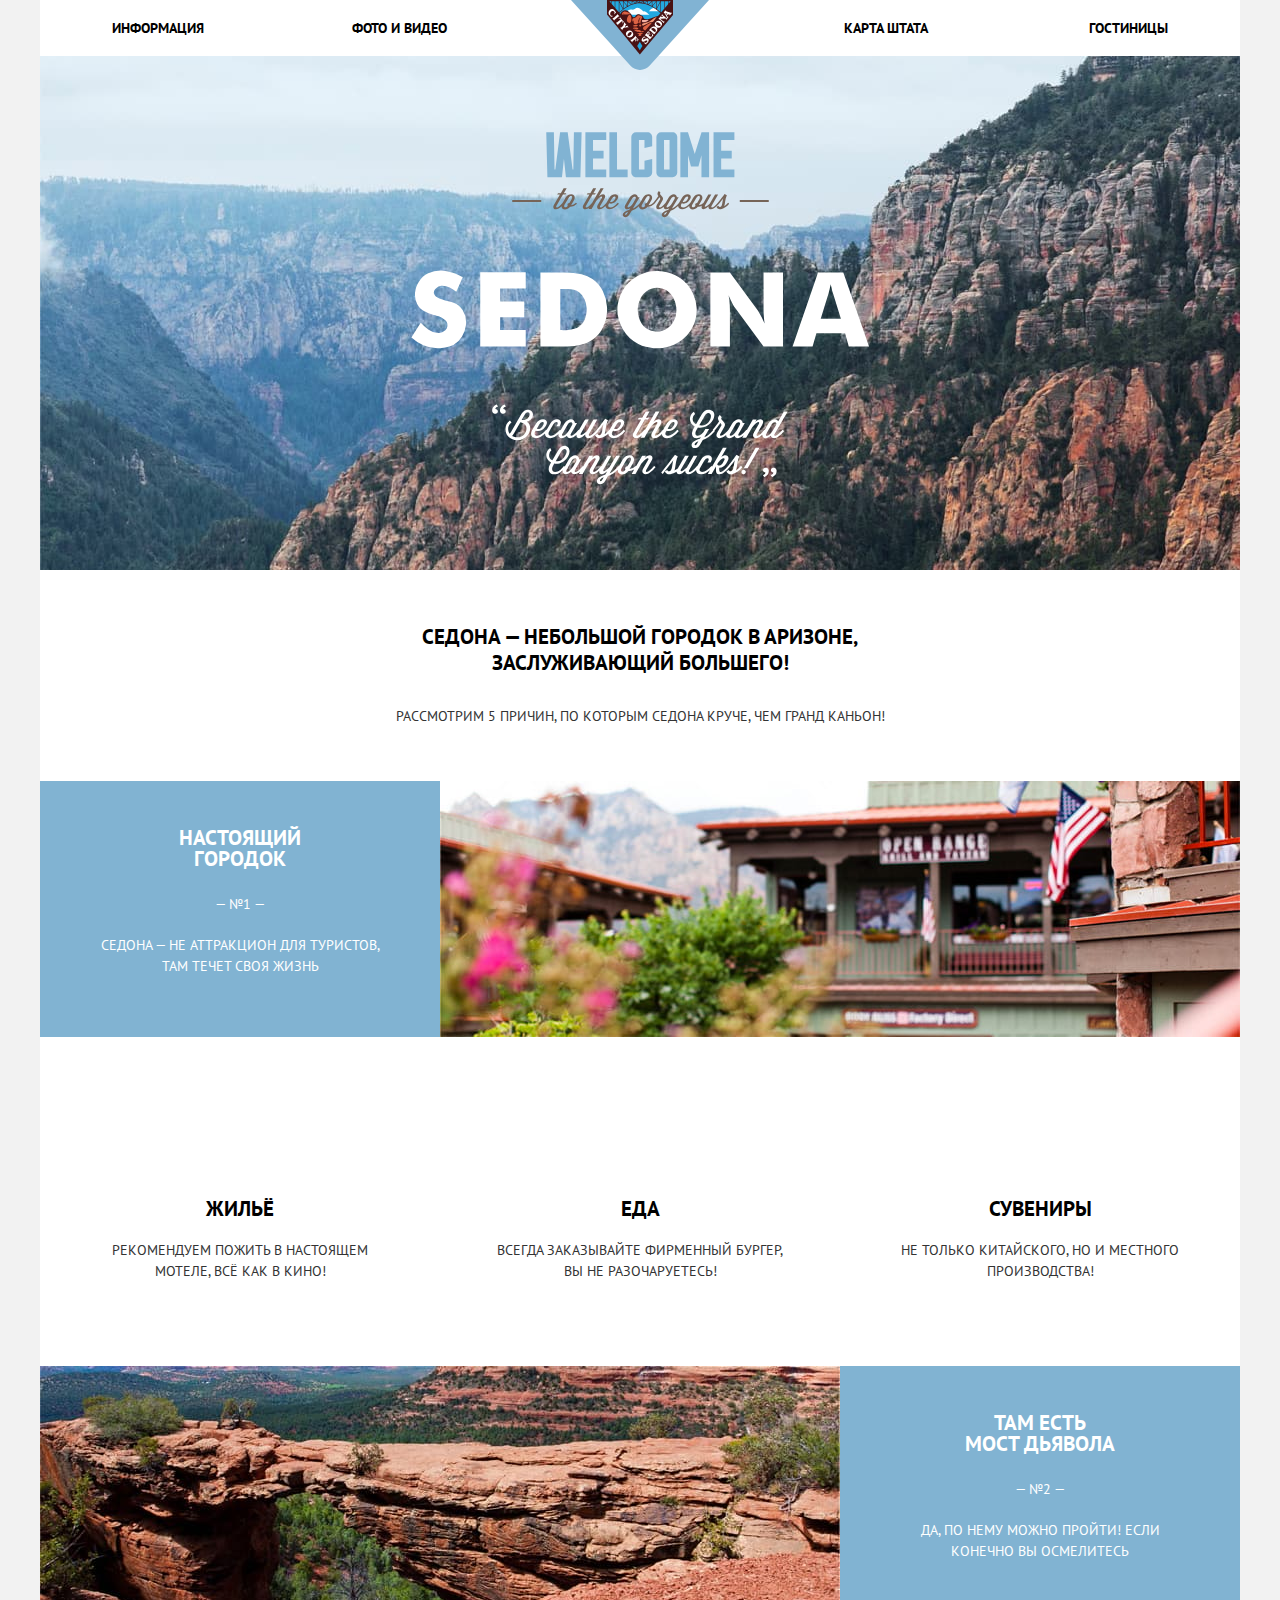
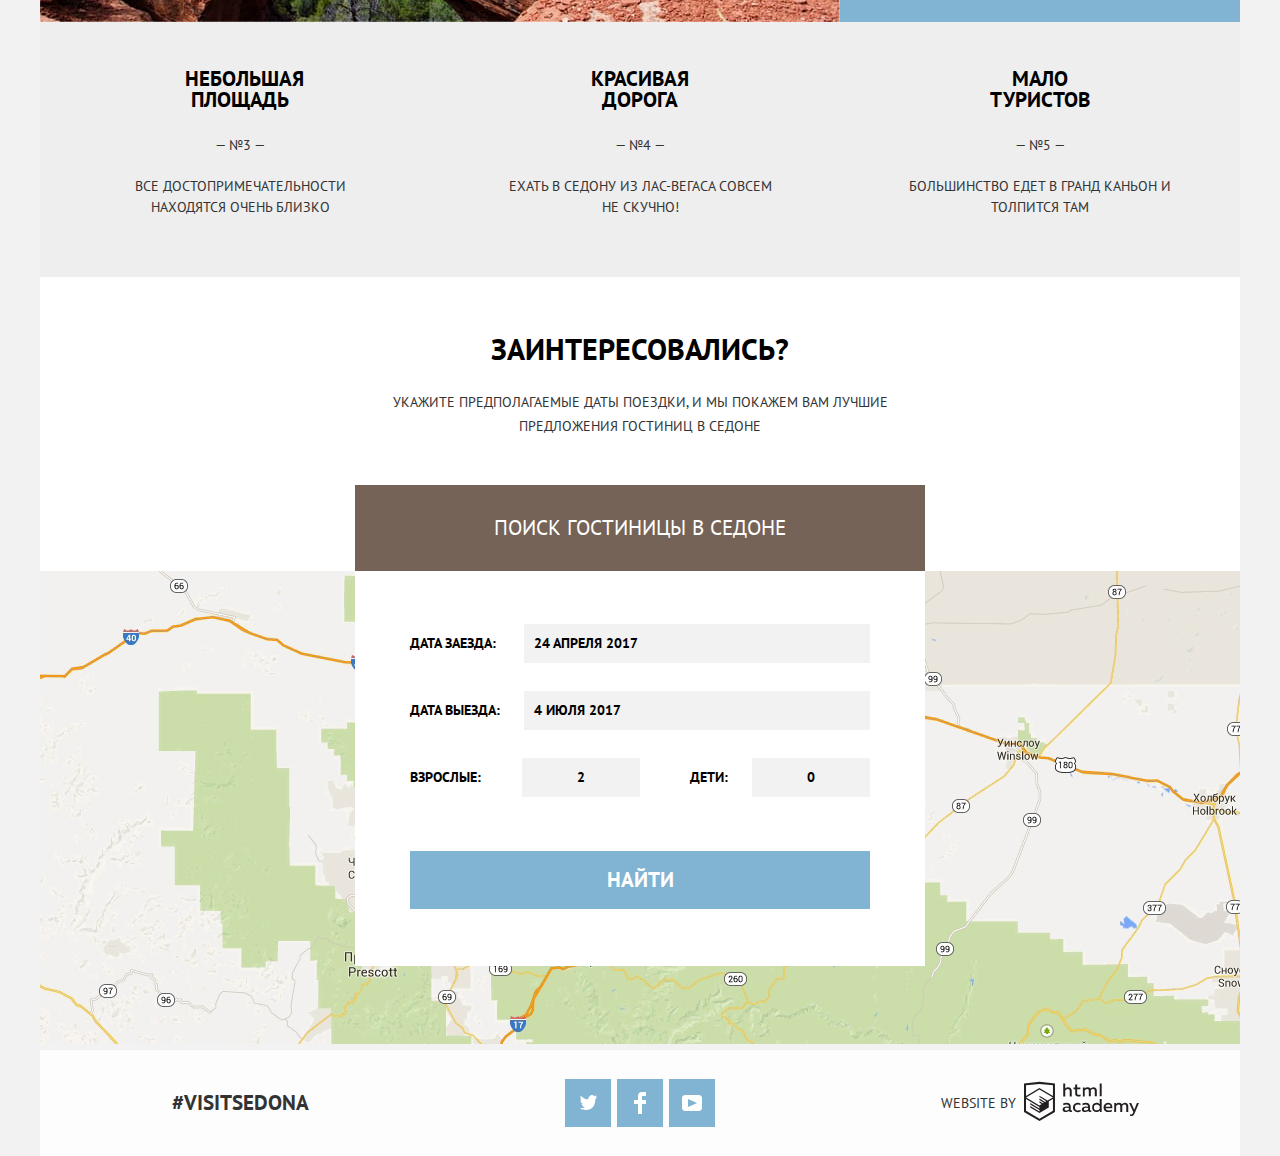
==== index.html @ 7b398cff "Декоративные элементы" ====
<!DOCTYPE html>
<html lang="ru">
  <head>
    <meta charset="utf-8">
    <title>HTML Academy: Седона</title>
    <link href="https://fonts.googleapis.com/css?family=PT+Sans:400,400i,700,700i&amp;subset=cyrillic" rel="stylesheet">
    <link href="css/normalize.css" rel="stylesheet">
    <link rel="stylesheet" href="css/style.css">
  </head>
  <body>

    <div class="container">

      <header class="main-header">
        <nav class="main-navigation">
          <a class="main-header-logo">
            <img src="img/header-logo.svg" width="138" height="70" alt="Город Седона">
          </a>
          <ul class="site-navigation">
            <li><a href="#">Информация</a></li>
            <li><a href="#">Фото и видео</a></li>
            <li><a href="#">Карта штата</a></li>
            <li><a href="hotels.html">Гостиницы</a></li>
          </ul>
        </nav>
      </header>

      <main>

        <section class="banner">
          <img src="img/welcome.svg" width="459" height="353" alt="Добро пожаловать в Седону!">
        </section>

        <section class="features">

          <div class="index-headline">
            <h1>Седона — небольшой городок в Аризоне, заслуживающий большего!
            </h1>
            <p>
              Рассмотрим 5 причин, по которым Седона круче, чем гранд каньон!
            </p>
          </div>
          <ol class="features-list">
            <li class="features-item-big">
              <div class="features-item-img">
                <img src="img/sedona-town.jpg" width="800" height="256" alt="Городок Седона">
              </div>
              <div class="features-item-text">
                <h3>Настоящий городок</h3>
                <span>— №1 —</span>
                <p>Седона — не аттракцион для туристов, там течет своя жизнь
                </p>
              </div>
              <ul class="features-item-list">
                <li>
                  <h3>Жильё</h3>
                  <p>Рекомендуем пожить в настоящем мотеле, всё как в кино!</p>
                </li>
                <li>
                  <h3>Еда</h3>
                  <p>Всегда заказывайте фирменный бургер, вы не разочаруетесь!</p>
                </li>
                <li>
                  <h3>Сувениры</h3>
                  <p>Не только китайского, но и местного производства!</p>
                </li>
              </ul>
            </li>
            <li class="features-item-big">
              <div class="features-item-img">
                <img src="img/bridge.jpg" width="800" height="256" alt="Мост дьявола">
              </div>
              <div class="features-item-text">
                <h3>Там есть <br> мост дьявола</h3>
                <!-- Без <br> не получается никак -->
                <span>— №2 —</span>
                <p>Да, по нему можно пройти! Если конечно вы осмелитесь
                </p>
              </div>
            </li>
            <li class="features-item-small">
              <h3>Небольшая площадь</h3>
              <span>— №3 —</span>
              <p>Все достопримечательности находятся очень близко
              </p>
            </li>
            <li class="features-item-small">
              <h3>Красивая дорога</h3>
              <span>— №4 —</span>
              <p>Ехать в Седону из Лас-Вегаса совсем не скучно!
              </p>
            </li>
            <li class="features-item-small">
              <h3>Мало туристов</h3>
              <span>— №5 —</span>
              <p>Большинство едет в Гранд Каньон и толпится там
              </p>
            </li>
          </ol>
        </section>

        <section class="hotel-search">

          <h2 class="visually-hidden">Поиск гостиницы</h2>

          <p>
            <b>Заинтересовались?</b>
          </p>
          <p>
            Укажите предполагаемые даты поездки, и мы покажем вам лучшие предложения гостиниц в седоне
          </p>
          <div class="form-title">
            <a href="hotels.html">Поиск гостиницы в Седоне</a>
          </div>
          <form class="search-form" action="https://echo.htmlacademy.ru" method="post">
            <div class="search-form-item search-form-item-big">
              <label for="arrival">Дата заезда:</label>
              <input id="arrival" type="text" name="arrival-date" value="24 апреля 2017">
              <button class="calendar visually-hidden" type="button">
                <span class="visually-hidden">Выбор даты</span>
              </button>
            </div>
            <div class="search-form-item search-form-item-big">

              <label for="departure">Дата выезда:</label>
              <input id="departure" type="text" name="departure-date" value="4 июля 2017">
              <button class="calendar visually-hidden" type="button">
                <span class="visually-hidden">Выбор даты</span>
              </button>

            </div>
            <div class="search-form-item search-form-item-small">

              <label for="adults">Взрослые:</label>
              <button class="button-minus visually-hidden" type="button"><span class="visually-hidden">-</span></button>
              <input id="adults" type="text" name="adults-number" value="2">
              <button class="button-plus visually-hidden" type="button"><span class="visually-hidden">+</span></button>

            </div>
            <div class="search-form-item search-form-item-small">

              <label for="children">Дети:</label>
              <button class="button-minus visually-hidden" type="button"><span class="visually-hidden">-</span></button>
              <input id="children" type="text" name="children-number" value="0">
              <button class="button-plus visually-hidden" type="button"><span class="visually-hidden">+</span></button>

            </div>
            <button class="button search-form-item search-form-item-big" type="submit">Найти</button>
          </form>
        </section>

        <section class="map">
          <a href="#">
            <img src="img\map.jpg" width="1200" height="473" alt="Карта Седоны">
          </a>
        </section>

      </main>

      <footer class="main-footer">
        <p class="footer-hashtag">
          <b>#VISITSEDONA</b>
        </p>
        <div class="footer-social">
          <ul>
            <li>
              <a class="social-button" href="#">
                <span class="visually-hidden">Наш аккаунт в Твиттер</span>
                <svg xmlns="http://www.w3.org/2000/svg" xmlns:xlink="http://www.w3.org/1999/xlink" width="17" height="15" viewBox="0 0 17 15"><path fill="#FFF" d="M10.95.144c1.685-.496 2.984.27 3.577 1.179.673-.231 1.331-.481 2.011-.708a2.345 2.345 0 0 1-.857 1.768c.685.17 1.304-.491 1.304-.491-.169 1-1.006 1.788-1.563 2.024-.231 6.75-3.175 11.217-10.077 11.082h-.446c-.41 0-4.164-.46-4.898-1.887 2.271.196 3.893-.422 4.693-1.177-.96-.3-2.679-.477-2.979-2.95.349.106.564.228 1.19.119C1.705 8.247.374 7.53.448 5.33c.285.328 1.067.536 1.34.472C1.085 5.561-.182 2.442.894.85c1.818 1.854 3.735 3.606 7.152 3.773C8.254 2.33 9.183.793 10.95.144z"/></svg>
              </a>
            </li>
            <li>
              <a class="social-button" href="#">
                <span class="visually-hidden">Наша страница на Фейсбуке</span>
                <svg xmlns="http://www.w3.org/2000/svg" width="12" height="22" viewBox="0 0 12 22"><path fill="#FFF" d="M12 4V0H8a4 4 0 0 0-4 4v4H0v4h4v10h4V12h4V8H8V4h4z"/></svg>
              </a>
            </li>
            <li>
              <a class="social-button" href="#">
                <span class="visually-hidden">Наш Ютуб-канал</span>
                <svg xmlns="http://www.w3.org/2000/svg" xmlns:xlink="http://www.w3.org/1999/xlink" width="20" height="16" viewBox="0 0 20 16"><path fill="#FFF" d="M17 0H3C1.35 0 0 1.35 0 3v10c0 1.65 1.35 3 3 3h14c1.65 0 3-1.35 3-3V3c0-1.65-1.35-3-3-3zM6.027 11.998V4.002L15.014 8l-8.987 3.998z"/></svg>
              </a>
            </li>
          </ul>
        </div>
        <div class="footer-copyright">
          <p>Website by</p>
          <a href="https://htmlacademy.ru/intensive/htmlcss">
            <svg id="Layer_1" data-name="Layer 1" xmlns="http://www.w3.org/2000/svg" width="115" height="41" viewBox="0 0 108.08 36.85"><title>Сайт HTML Academy</title><path d="M44.61,26.88a2,2,0,0,0,.55-0.1v1.33a3.25,3.25,0,0,1-1.18.21,1.67,1.67,0,0,1-1.67-1,4.84,4.84,0,0,1-3.14,1.08c-1.51,0-2.91-.83-2.91-2.55,0-2.13,2-2.79,3.71-2.79a11.08,11.08,0,0,1,2.17.25v-0.3c0-1-.76-1.77-2.19-1.77a7.42,7.42,0,0,0-3,.64v-1.7a10.21,10.21,0,0,1,3.19-.55c2.36,0,3.81,1.12,3.81,3.65v3a0.54,0.54,0,0,0,.49.59h0.17Zm-6.44-1.13A1.35,1.35,0,0,0,39.63,27h0.11a3.39,3.39,0,0,0,2.41-1V24.58a9.72,9.72,0,0,0-1.81-.21c-1,0-2.16.33-2.16,1.38h0Zm12.36-6.11a5,5,0,0,1,2.57.64V22a4.08,4.08,0,0,0-2.3-.7,2.75,2.75,0,1,0,0,5.49,5,5,0,0,0,2.43-.64v1.71a6.27,6.27,0,0,1-2.76.57A4.21,4.21,0,0,1,46,24.51q0-.21,0-0.41a4.32,4.32,0,0,1,4.18-4.46h0.38Zm12.17,7.24a2,2,0,0,0,.55-0.1v1.33a3.25,3.25,0,0,1-1.18.21,1.67,1.67,0,0,1-1.67-1,4.84,4.84,0,0,1-3.14,1.08c-1.51,0-2.91-.83-2.91-2.55,0-2.13,2-2.79,3.71-2.79a11.08,11.08,0,0,1,2.17.25v-0.3c0-1-.76-1.77-2.19-1.77a7.42,7.42,0,0,0-3,.64v-1.7a10.21,10.21,0,0,1,3.19-.55c2.36,0,3.81,1.12,3.81,3.65v3a0.54,0.54,0,0,0,.49.59h0.17Zm-6.44-1.13A1.35,1.35,0,0,0,57.73,27h0.11a3.39,3.39,0,0,0,2.41-1V24.58a9.72,9.72,0,0,0-1.81-.21c-1.06,0-2.16.33-2.16,1.38h0ZM73,16V28.2H71.35V26.88a3.88,3.88,0,0,1-3.19,1.54,4.4,4.4,0,0,1,0-8.78,3.81,3.81,0,0,1,3,1.3V16H73Zm-4.53,5.22a2.76,2.76,0,1,0,0,5.52A2.86,2.86,0,0,0,71.15,25V23A2.91,2.91,0,0,0,68.49,21.27ZM79,19.64c3.31,0,4.46,2.68,3.92,5.09H76.7c0.21,1.5,1.67,2.11,3.19,2.11a6.11,6.11,0,0,0,2.64-.59v1.6a7.14,7.14,0,0,1-3,.57C77,28.42,74.78,27,74.78,24a4.18,4.18,0,0,1,4-4.39H79Zm0.09,1.54a2.28,2.28,0,0,0-2.44,2.1v0.06H81.3A2,2,0,0,0,79.13,21.18Zm5.73,7V19.87h1.65v1a3.81,3.81,0,0,1,2.78-1.27A2.86,2.86,0,0,1,91.89,21a4.12,4.12,0,0,1,2.91-1.33A3.06,3.06,0,0,1,98,23V28.2h-1.9V23.05a1.59,1.59,0,0,0-1.42-1.75H94.42a2.8,2.8,0,0,0-2.07,1.12V28.2h-1.9V23.05A1.59,1.59,0,0,0,89,21.31H88.8a3,3,0,0,0-2.21,1.29v5.63H84.86Zm21.31-8.33h1.9l-3.91,9.46c-0.9,2.17-2.09,2.86-3.35,2.86a4.76,4.76,0,0,1-1.1-.14V30.46a2.86,2.86,0,0,0,.85.12c0.9,0,1.58-.64,2.07-1.9l0.17-.42-4-8.4h2l2.86,6.29ZM38.73,1.46V6.22a3.81,3.81,0,0,1,2.7-1.14,3.25,3.25,0,0,1,3.44,3.4v5.15H43V8.72a1.81,1.81,0,0,0-1.61-2h-0.3a2.93,2.93,0,0,0-2.32,1.39v5.52h-1.9V1.46h1.9ZM49.94,2.31v3h3V6.91h-3v3.81c0,1.1.5,1.46,1.58,1.46a4.49,4.49,0,0,0,1.69-.33v1.6A6.8,6.8,0,0,1,51,13.8a2.55,2.55,0,0,1-2.86-2.74V6.89H46.58V5.26h1.5V2.74Zm5.4,11.31V5.28H57v1A3.81,3.81,0,0,1,59.77,5a2.86,2.86,0,0,1,2.6,1.33A4.12,4.12,0,0,1,65.28,5,3.06,3.06,0,0,1,68.44,8.4v5.21h-1.9V8.46a1.59,1.59,0,0,0-1.42-1.75H64.89a2.8,2.8,0,0,0-2.07,1.12v5.78h-1.9V8.46A1.59,1.59,0,0,0,59.5,6.71H59.27A3,3,0,0,0,57.06,8v5.63H55.34ZM71.17,1.45H73V13.6H71.17V1.45ZM14.71,0H14.55L0,1.54V28.21l14.55,8.66,14.55-8.66V1.54Zm12.5,27.1L14.55,34.64,1.9,27.12V16.18l12.59,7.5V25L5.86,19.9v1.31l8.68,5.21v1.39L5.87,22.65V24l8.68,5.21,8.75-5.24V18.31L27.2,16V27.12Zm0-12.53-3.48,2-1.6,1L14.51,13v1.31L21,18.23H21l-0.14.09-1,.54-5.37-3.2V17l4.24,2.52-1,.67-3.2-1.9v1.31l2.1,1.24L14.5,22.1,2,14.65,14.51,7.11Zm0-1.32L14.49,5.76,1.91,13.25v-10L14.56,1.92,27.21,3.25v10h0Z" transform="translate(0 -0.02)" fill="#231f20"/></svg>
          </a>
        </div>
      </footer>
    </div>

  </body>
</html>
---- css/style.css ----
body {
  margin: 0;
  padding: 0;

  font-family: "PT Sans", Arial, sans-serif;
  font-size: 14px;
  font-weight: 400;
  line-height: 21px;
  color: #333333;

  background-color: #f2f2f2;
}

a {
  text-decoration: none;
}

img {
  max-width: 100%;
  height: auto;
}

.visually-hidden:not(:focus):not(:active),
input[type="checkbox"].visually-hidden,
input[type="radio"].visually-hidden {
  position: absolute;
  width: 1px;
  height: 1px;
  margin: -1px;
  border: 0;
  padding: 0;
  white-space: nowrap;
  clip-path: inset(100%);
  clip: rect(0 0 0 0);
  overflow: hidden;
}

.container {
  width: 1200px;
  margin: 0 auto;
  padding: 0;
}

.main-header,
.features,
.hotel-search,
.main-footer,
.filters,
.catalog {
  text-transform: uppercase;
}

.site-navigation,
.features-list,
.features-item-list {
  list-style: none;
}

.site-navigation a {
  color: #000000;
  font-weight: bold;
  line-height: 26px;
}

.site-navigation a:hover,
.site-navigation a:focus {
  color: #81b3d2;
}

.site-navigation a:active {
  color: rgba(0,0,0,0.3);
}

.form-title a {
  font-size: 21px;
  color: #ffffff;
  line-height: 26px;

  background-color: #766357;
}

.form-title a:hover,
.form-title a:focus {
  background-color: #604e43;
}

.form-title a:active{
  color: rgba(255,255,255,0.3);
  background-color: #503e33;
}

.main-header {
  width: 100%;
  min-height: 56px;
}

.main-navigation {

  position: relative;
}

.site-navigation {
  display: flex;
  align-items: center;

  min-height: 56px;
  margin: 0;
  padding: 0;

  background-color: #ffffff;
}

.main-header-logo {
  width: 138px;
  height: 70px;

  position: absolute;
  left: 50%;
  transform: translateX(-50%);
  top: 0;
}

.site-navigation li {
  width: 20%;
}

.site-navigation li:first-child {
  margin-left: 6%;
}

.site-navigation li:last-child {
  margin-right: 6%;
}

.site-navigation li:nth-child(2) {
  margin-right: auto;
}

.site-navigation li:nth-child(1),
.site-navigation li:nth-child(2) {
  text-align: left;
}

.site-navigation li:nth-child(3),
.site-navigation li:nth-child(4) {
  text-align: right;
}

.banner {
  text-align: center;

  width: 1200px;
  padding-top: 76px;
  padding-bottom: 79px;

  background-image: url(../img/background-header.jpg);
  background-repeat: no-repeat;
  background-position: 0 -56px;
}

.banner img {
  width: 459;
  height: 353;
}

.features {
  text-align: center;
  line-height: 21px;

  background-color: #ffffff;
}

.features-list {
  width: 100%;
  margin: 0;
  padding: 0;

  display: flex;
  flex-wrap: wrap;
}

.index-headline {
  width: 573px;

  margin-left: auto;
  margin-right: auto;
  padding-top: 40px;
  padding-bottom: 40px;
}

.index-headline h1 {
  margin-bottom: 30px;
}

.features h3 {
  font-size: 21px;
}

.features h1 {
  color: #000000;
  font-size: 21px;
  font-weight: bold;
  line-height: 26px;

}

.features-item-big {
  display: flex;
  justify-content: space-between;
  flex-wrap: wrap;

  width: 100%;

  color: #ffffff;

  background-color: #81b3d2;
}

.features-item-big:first-child {
  flex-direction: row-reverse;
}

.features-item-text {
  width: 304px;

  padding-top: 25px;
  padding-bottom: 30px;
  padding-left: 48px;
  padding-right: 48px;
}

.features-item-text h3 {
  margin-bottom: 25px;
  padding-left: 60px;
  padding-right: 60px;
}

.features-item-text p {
  margin-top: 20px;
}

.features-item-list {
  margin: 0;
  padding: 0;
  width: 100%;

  display: flex;
  flex-wrap: wrap;

  background-color: #ffffff;
}

.features-item-list li {
  width: 300px;

  padding-top: 140px;
  padding-bottom: 70px;
  padding-right: 50px;
  padding-left: 50px;
}

.features-item-list h3 {
  color: #000000;
}

.features-item-list p {
  color: #333333;
}

.features-item-small {
  width: 270px;
  margin: 0;
  padding-top: 25px;
  padding-bottom: 45px;
  padding-left: 65px;
  padding-right: 65px;

  background-color: #eeeeee;
}

.features-item-small h3 {
  margin-bottom: 25px;
  margin-right: 80px;
  margin-left: 80px;

  color: #000000;
}

.features-item-small p {
  margin-top: 20px;
}

.features-item-img img {
  display: block;
}

.hotel-search {
  position: relative;
  padding-top: 40px;
  padding-left: 315px;
  padding-right: 315px;

  line-height: 24px;

  text-align: center;
  background-color: #ffffff;
}

.hotel-search p {
  padding-bottom: 9px;
}

.hotel-search b {
  color: #000000;
  font-size: 30px;
  font-weight: bold;
  line-height: 36px;
}

.form-title {
  margin-bottom: 0;
}

.form-title a {
  display: flex;
  align-items: center;
  justify-content: center;

  width: 570px;
  min-height: 86px;
  margin-top: 38px;
  margin-bottom: 0;

  background-color: #766357;
}

.search-form {
  position: absolute;

  display: flex;
  flex-wrap: wrap;

  width: 460px;
  margin-top: 0;
  padding-top: 53px;
  padding-bottom: 29px;
  padding-left: 55px;
  padding-right: 55px;

  text-align: left;

  background-color: #ffffff;
}

.search-form-item {
  color: #000000;
  font-size: 14px;
  font-weight: bold;
  line-height: 26px;
}

.search-form-item input {
  font: inherit;
  text-transform: uppercase;

  background-color: #f2f2f2;

  border: none;
}

.search-form-item-big {
  width: 100%;
}

.search-form-item-big input {
  width: 326px;
  min-height: 37px;
  padding-left: 10px;
  padding-right: 10px;
}

.search-form-item-small {
  width: 50%;
}

.search-form-item-small input {
  width: 114px;
  min-height: 37px;

  text-align: center;
}

.search-form-item {
  display: flex;
  justify-content: space-between;
  align-items: center;

  margin-bottom: 28px;
}

.search-form-item-small:nth-child(2n) label {
  margin-left: 50px;
}

.search-form .button {
  display: block;

  min-height: 58px;
  margin-top: 26px;

  font-size: 21px;
  font-weight: bold;
}

.button {
  font: inherit;

  text-align: center;
  color: #ffffff;
  line-height: 26px;
  vertical-align: middle;
  text-transform: uppercase;

  background-color: #81b3d2;
  border: none;
}

.button:hover,
.button:focus {
  background-color: #669ec0;
}

.button:active {
  color: #94b9d2;

  background-color: #5496bd;
}

.main-footer {
  display: flex;
  align-items: center;

  padding-top: 15px;
  padding-bottom: 15px;

  background-color: rgba(253,253,253,1);
}

.footer-hashtag {
  margin-left: 132px;
  margin-right: 210px;
}

.footer-hashtag b {
  font-size: 21px;
  line-height: 26px;
  font-weight: bold;
}

.footer-social ul {
  display: flex;
  flex-wrap: wrap;

  list-style: none;
}

.footer-social li {
  margin-left: 6px;
}

.social-button {
  display: flex;
  align-items: center;
  justify-content: center;
  width: 46px;
  height: 48px;

  background-color: #81b3d2;
}

.footer-copyright {
  display: flex;
  align-items: center;

  margin-left: auto;
  margin-right: 101px;

  font-size: 14px;
  line-height: 26px;
}

.footer-copyright a {
  margin-top: 5px;
  margin-left: 8px;
}

.inner main {
  margin-top: 0;
  background: url("../img/filter-background.jpg") top no-repeat;
}

.filters,
.hotels-sorting,
.catalog-list,
.catalog-item,
.inner-footer {
  padding: 0 73px;
}

.filters {
  padding-top: 27px;
  padding-bottom: 5px;
}

.filter {
  display: flex;
}

.filter fieldset {
  padding: 0;
  margin: 0;
  margin-right: 80px;

  border: none;
}

.filter fieldset:nth-child(2) {
  margin-right: auto;
  padding-left: 35px;
}

.filter legend {
  margin-bottom: 25px;

  font-size: 16px;
  font-weight: bold;
  color: #f2f2f2;
}

.filter ul {
  padding: 0;
  margin: 0;

  list-style: none;
}

.filter-option {
  margin-bottom: 25px;
  padding-left: 35px;
}

.filter-option label {
  position: relative;

  display: block;

  cursor: pointer;
  user-select: none;

  color: #ffffff;
}

.filter-input-checkbox + label::before {
  content: "";
  position: absolute;

  width: 23px;
  height: 23px;

  left: -35px;
  top: 0px;

  background-image: url("../img/checkbox-off.png");
  background-repeat: no-repeat;
  background-position: 0 0;
}

.filter-input-checkbox-checked + label::before {
  content: "";
  position: absolute;

  width: 27px;
  height: 23px;

  left: -35px;
  top: 0px;

  background-image: url("../img/checkbox-on.png");
  background-repeat: no-repeat;
  background-position: 0 0;
}

.filter-range {
  width: 330px;

  color: #ffffff;
  text-transform: uppercase;
}

.filter-range-title {
  margin-bottom: 9px;

  font-weight: 600;
  font-size: 16px;
  line-height: 21px;
}

.price-controls {
  position: relative;

  height: 36px;
  margin-bottom: 20px;

  font-size: 0;

  border: 2px solid #ffffff;
  border-radius: 2px;
}

.price-controls::after {
  content: "";
  position: absolute;
  top: 50%;
  left: 50%;

  width: 2px;
  height: 22px;

  background: #ffffff;
  transform: translate(-50%, -50%);
}

.price-controls label {
  display: inline-block;

  font-size: 14px;
  line-height: 38px;
  vertical-align: top;

  cursor: pointer;
}

.price-controls .min-price,
.price-controls .max-price {
  width: 90px;
  padding-left: 65px;
}

.price-controls input {
  width: 50px;
  margin: 0;

  color: inherit;
  font: inherit;

  background: none;
  border: none;
}

.range-controls {
  position: relative;

  margin-bottom: 32px;
}

.range-controls .scale {
  height: 2px;

  background: rgba(255, 255, 255, 0.3);
}

.range-controls .bar {
  width: 80%;
  height: 2px;

  background: #ffffff;
}

.range-toggle {
  position: absolute;
  top: -9px;

  width: 4px;
  height: 4px;

  background: #ababab;
  border: 8px solid #ffffff;
  border-radius: 50%;
  box-shadow: 0 2px 1px 0 rgba(0, 1, 1, 0.2);
  cursor: pointer;
}

.range-toggle:hover {
  background: #1c4f80;
}

.range-toggle-min {
  left: 0;
}

.range-toggle-max {
  left: 80%;
}

.btn-transparent {
  display: block;
  margin: 0 auto;
  padding: 6px 35px;

  font-size: 14px;
  line-height: 20px;
  color: #ffffff;
  text-transform: uppercase;

  background: transparent;
  border: 2px solid #ffffff;
  border-radius: 2px;
  cursor: pointer;
}

.btn-transparent:hover {
  color: #000000;

  background: #ffffff;
}

.catalog {
  margin-top: -10px;
  background-color: #fefefe;
}

.hotels-sorting {
  display: flex;
  flex-wrap: wrap;
  align-items: center;

  margin-top: 10px;
  padding-top: 10px;
}

.sorting-items {
  display: flex;
  justify-content: space-between;

  list-style: none;
}

.sorting-items li {
  margin-right: 33px;
}

.sorting-items a {
  color: #cacaca;
  text-decoration: none;
  border-bottom: 1px dashed #cacaca;
}

.sorting-items-active a{
  color: #81b3d2;
  border-bottom: none;
}

.sorting-items a:hover {
  color: #81b3d2;
}

.sorting-items a:active {
  color: #000000;
  border-bottom: none;
}

.hotels-sorting p,
.sorting-items a {
  font-size: 12px;
  line-height: 18px;
}

.hotels-sorting b {
  margin-right: 49px;

  font-size: 21px;
  line-height: 26px;
}

.sorting-buttons {
  display: inline-block;
  margin-left: auto;

  list-style: none;
}

.sorting-buttons-up

.catalog-list {
  width: 100%;
  margin-bottom: 0;
  padding: 0;
  list-style: none;
}

.catalog-item {
  display: flex;
  justify-content: space-between;

  margin-top: 0;

  border-top: 1px solid #e5e5e5;
  border-bottom: 1px solid #e5e5e5;
  border-collapse: collapse;
}

.catalog h3 {
  font-size: 21px;
  font-weight: bold;
}

.hotel-info-container {
  display: flex;

  padding-top: 25px;
  padding-bottom: 25px;
}

.catalog-item-image {
  margin-top: 5px;
  margin-bottom: 0;
  margin-right: 30px;
}

.catalog-item-rate b {
  font-size: 14px;
  line-height: 21px;
}

.hotel-information {
  display: flex;
  flex-direction: column;
}

.hotel-caption {
  margin-top: 0px;
  margin-bottom: 10px;
}

.hotel-caption a {
  color: #000000;
}

.hotel-caption a:hover,
.catalog h3 a:focus {
  color: #81b3d2;
}

.hotel-caption a:active {
  color: #cacaca;
}

.catalog-item-description {
  display: flex;

  margin-top: 0;
  margin-bottom: 15px;
}

.catalog-item-description span {
  width: 45%;
}

.catalog-item-buttons {
  margin-top: 0;
  margin-bottom: 0;
}

.button-more {
  display: inline-block;
  padding-left: 17px;
  padding-right: 17px;
  margin-right: 3px;

  min-height: 27px;

  font-size: 14px;
  font-weight: bold;
}

.button-booking {
  display: inline-block;
  padding-left: 17px;
  padding-right: 17px;

  min-height: 27px;

  font-size: 14px;
  font-weight: bold;

  background-color: #766357;
}

.button-booking:hover,
.button-booking:focus {
  background-color: #604e43;
}

.button-booking:active {
  color: rgba(255,255,255,0.3);
  background-color: #503e33;
}

.catalog-item-rate b {
  color: #666666;
  font-weight: normal;
}

.rate-container {
  display: flex;
  flex-direction: column-reverse;
  align-items: space-between;

  padding-bottom: 30px;
}

.catalog-item-rate {
  min-width: 110px;
  min-height: 17px;
  padding-top: 5px;
  padding-bottom: 5px;

  text-align: center;

  background-color: #f2f2f2;
}

.inner-footer {
  margin-top: 0;
  padding-top: 36px;
  padding-bottom: 36px;
}

.inner-footer .footer-hashtag {
  margin-left: 59px;
}

.inner-footer .footer-copyright {
  margin-right: 28px;
}
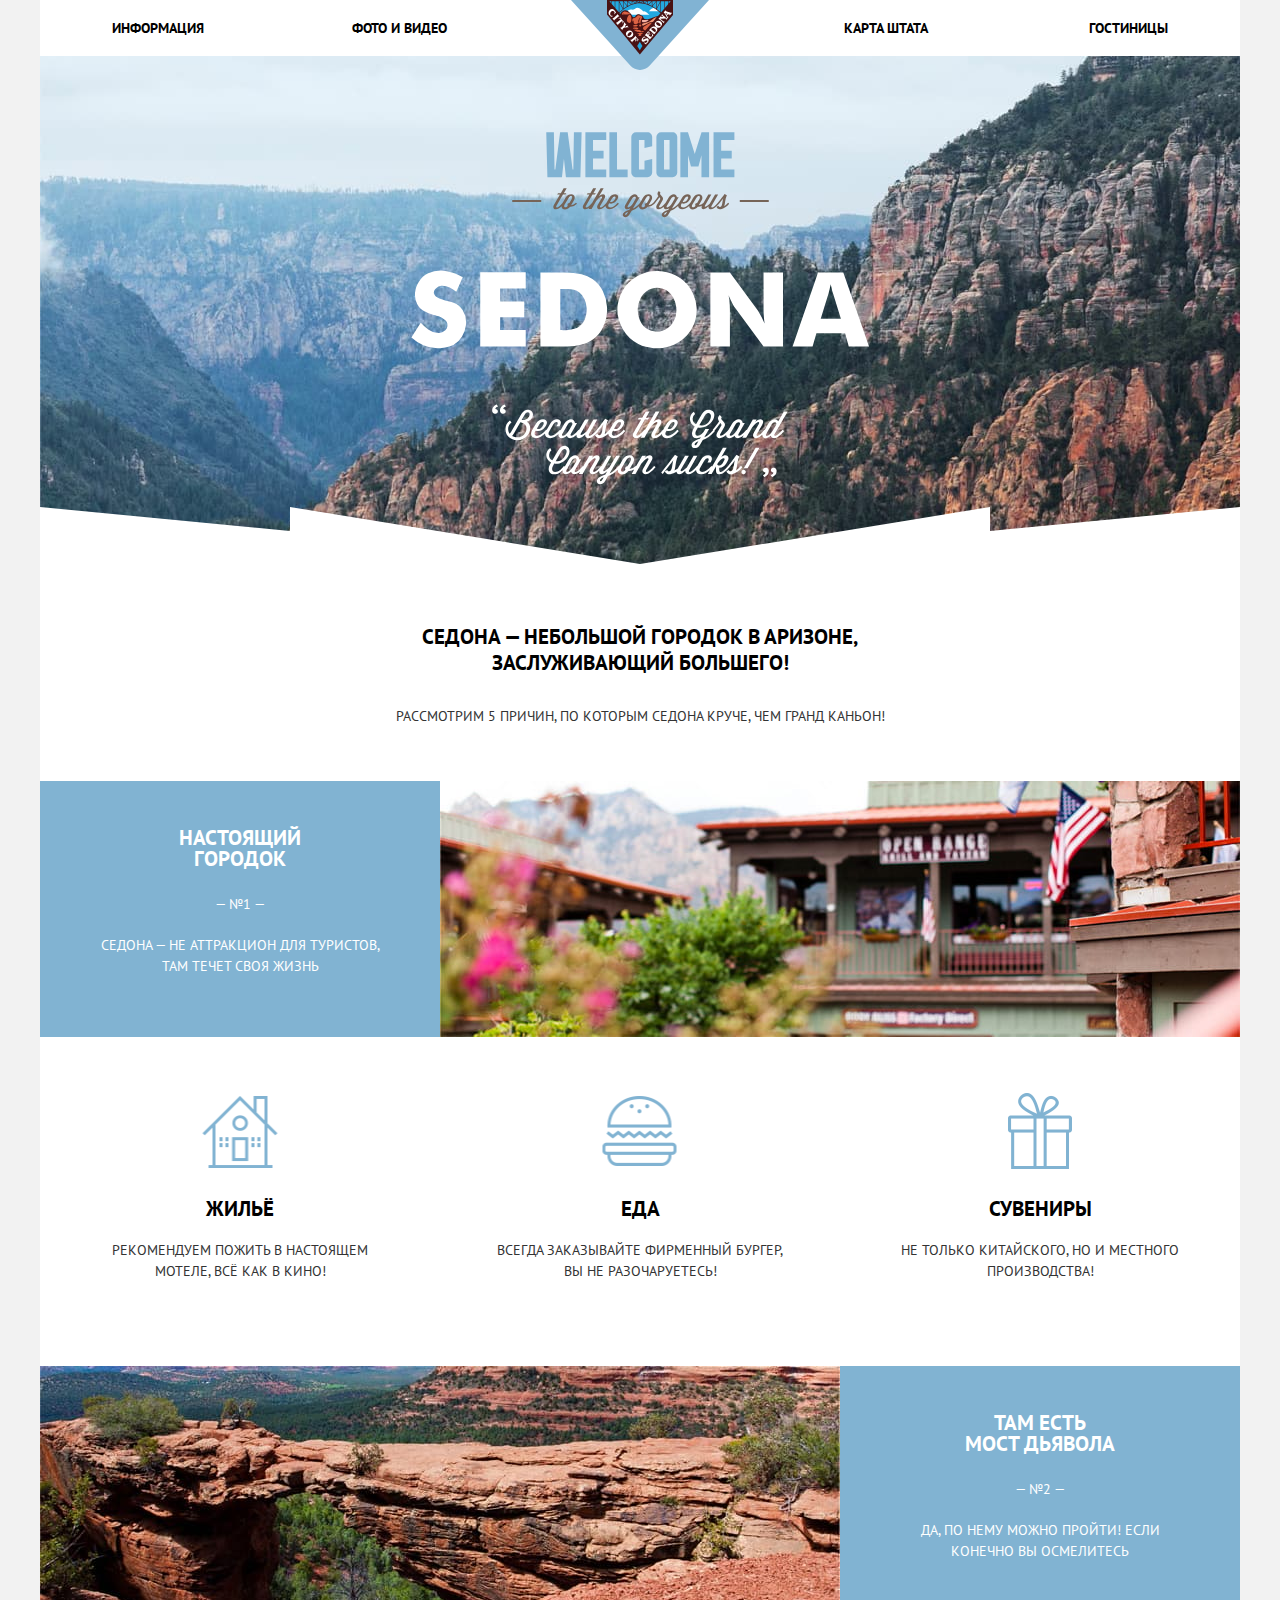
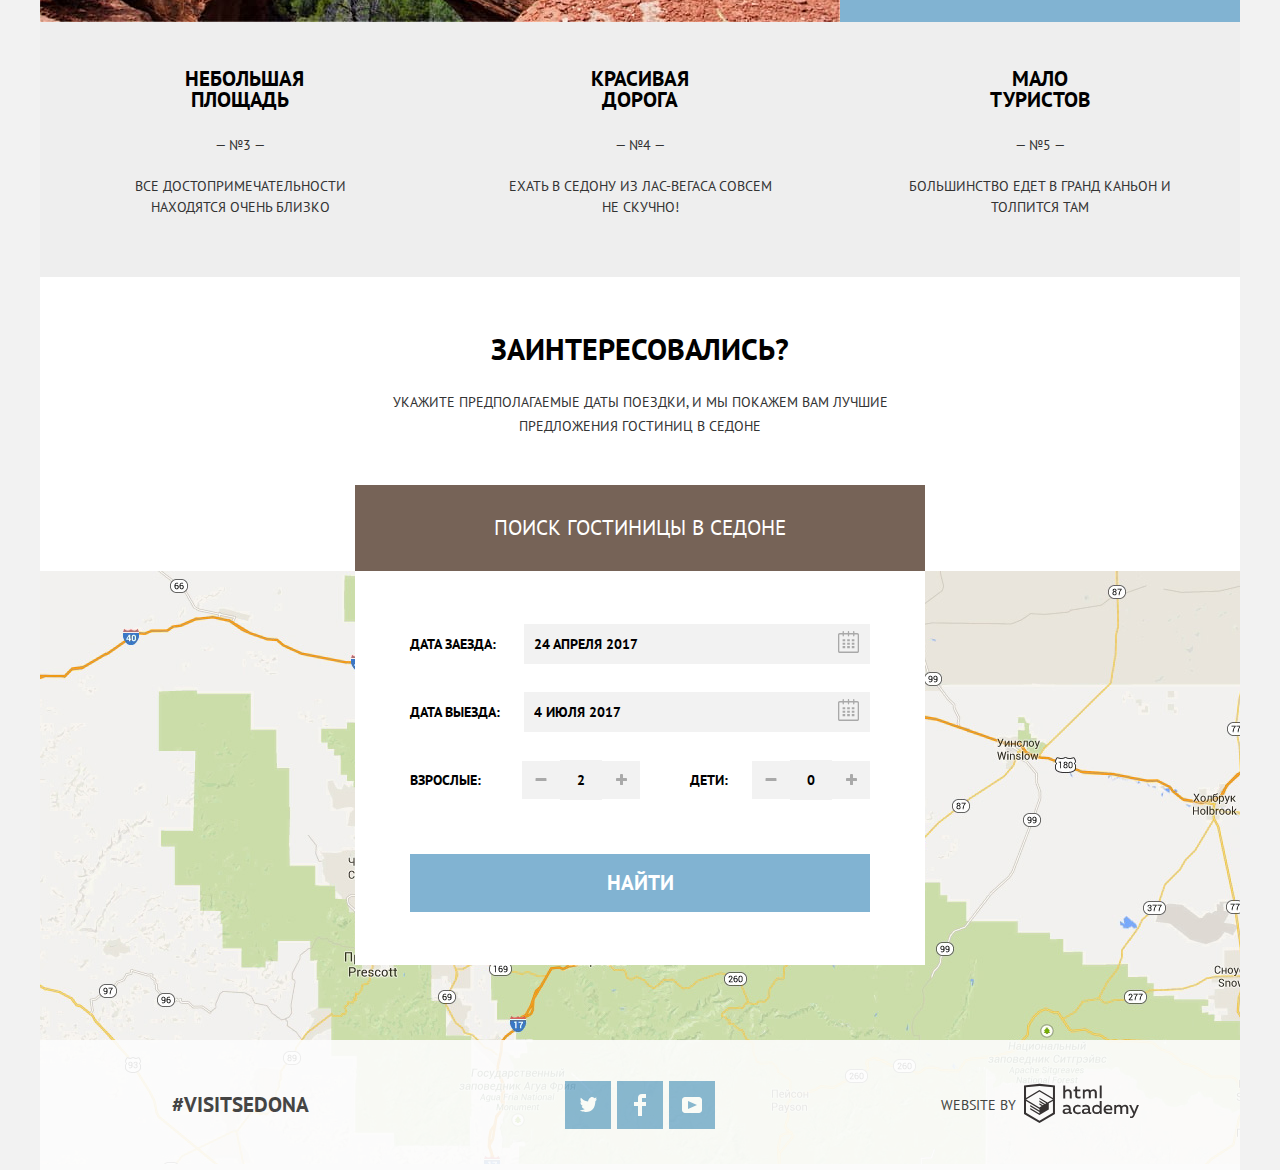
==== commit 2054681c: "Правки главной страницы" ====
--- a/index.html
+++ b/index.html
@@ -52,15 +52,15 @@
                 </p>
               </div>
               <ul class="features-item-list">
-                <li>
+                <li class="features-item-list-housing">
                   <h3>Жильё</h3>
                   <p>Рекомендуем пожить в настоящем мотеле, всё как в кино!</p>
                 </li>
-                <li>
+                <li class="features-item-list-food">
                   <h3>Еда</h3>
                   <p>Всегда заказывайте фирменный бургер, вы не разочаруетесь!</p>
                 </li>
-                <li>
+                <li class="features-item-list-souvenirs">
                   <h3>Сувениры</h3>
                   <p>Не только китайского, но и местного производства!</p>
                 </li>
@@ -116,33 +116,35 @@
             <div class="search-form-item search-form-item-big">
               <label for="arrival">Дата заезда:</label>
               <input id="arrival" type="text" name="arrival-date" value="24 апреля 2017">
-              <button class="calendar visually-hidden" type="button">
+              <button class="calendar" type="button">
                 <span class="visually-hidden">Выбор даты</span>
+                <svg xmlns="http://www.w3.org/2000/svg" width="21" height="22" viewBox="0 0 21 22"><path d="M19.251 2.025h-2.845V.648c0-.381-.294-.689-.656-.689-.363 0-.656.308-.656.689v1.377h-3.938V.648c0-.381-.294-.689-.655-.689-.363 0-.657.308-.657.689v1.377H5.906V.648c0-.381-.294-.689-.656-.689-.363 0-.657.308-.657.689v1.377H1.75C.784 2.025 0 2.847 0 3.862v16.302C0 21.179.784 22 1.75 22h17.501c.966 0 1.749-.821 1.749-1.836V3.862c0-1.015-.783-1.837-1.749-1.837zm.437 18.139a.448.448 0 0 1-.437.459H1.75a.45.45 0 0 1-.438-.459V3.862a.45.45 0 0 1 .438-.459h2.844v1.378c0 .381.294.689.657.689.362 0 .656-.308.656-.689V3.403h3.938v1.378c0 .381.294.689.657.689.361 0 .655-.308.655-.689V3.403h3.938v1.378c0 .381.293.689.656.689.362 0 .656-.308.656-.689V3.403h2.845c.241 0 .437.206.437.459v16.302z"/><path d="M4.594 8.225h2.625v2.066H4.594zM4.594 11.668h2.625v2.067H4.594zM4.594 15.112h2.625v2.066H4.594zM9.188 15.112h2.625v2.066H9.188zM9.188 11.668h2.625v2.067H9.188zM9.188 8.225h2.625v2.066H9.188zM13.781 15.112h2.625v2.066h-2.625zM13.781 11.668h2.625v2.067h-2.625zM13.781 8.225h2.625v2.066h-2.625z"/></svg>
               </button>
             </div>
             <div class="search-form-item search-form-item-big">
 
               <label for="departure">Дата выезда:</label>
               <input id="departure" type="text" name="departure-date" value="4 июля 2017">
-              <button class="calendar visually-hidden" type="button">
+              <button class="calendar" type="button">
                 <span class="visually-hidden">Выбор даты</span>
+                <svg xmlns="http://www.w3.org/2000/svg" width="21" height="22" viewBox="0 0 21 22"><path d="M19.251 2.025h-2.845V.648c0-.381-.294-.689-.656-.689-.363 0-.656.308-.656.689v1.377h-3.938V.648c0-.381-.294-.689-.655-.689-.363 0-.657.308-.657.689v1.377H5.906V.648c0-.381-.294-.689-.656-.689-.363 0-.657.308-.657.689v1.377H1.75C.784 2.025 0 2.847 0 3.862v16.302C0 21.179.784 22 1.75 22h17.501c.966 0 1.749-.821 1.749-1.836V3.862c0-1.015-.783-1.837-1.749-1.837zm.437 18.139a.448.448 0 0 1-.437.459H1.75a.45.45 0 0 1-.438-.459V3.862a.45.45 0 0 1 .438-.459h2.844v1.378c0 .381.294.689.657.689.362 0 .656-.308.656-.689V3.403h3.938v1.378c0 .381.294.689.657.689.361 0 .655-.308.655-.689V3.403h3.938v1.378c0 .381.293.689.656.689.362 0 .656-.308.656-.689V3.403h2.845c.241 0 .437.206.437.459v16.302z"/><path d="M4.594 8.225h2.625v2.066H4.594zM4.594 11.668h2.625v2.067H4.594zM4.594 15.112h2.625v2.066H4.594zM9.188 15.112h2.625v2.066H9.188zM9.188 11.668h2.625v2.067H9.188zM9.188 8.225h2.625v2.066H9.188zM13.781 15.112h2.625v2.066h-2.625zM13.781 11.668h2.625v2.067h-2.625zM13.781 8.225h2.625v2.066h-2.625z"/></svg>
               </button>
 
             </div>
             <div class="search-form-item search-form-item-small">
 
               <label for="adults">Взрослые:</label>
-              <button class="button-minus visually-hidden" type="button"><span class="visually-hidden">-</span></button>
+              <button class="button-minus" type="button"><span class="visually-hidden">-</span></button>
               <input id="adults" type="text" name="adults-number" value="2">
-              <button class="button-plus visually-hidden" type="button"><span class="visually-hidden">+</span></button>
+              <button class="button-plus" type="button"><span class="visually-hidden">+</span></button>
 
             </div>
             <div class="search-form-item search-form-item-small">
 
               <label for="children">Дети:</label>
-              <button class="button-minus visually-hidden" type="button"><span class="visually-hidden">-</span></button>
+              <button class="button-minus" type="button"><span class="visually-hidden">-</span></button>
               <input id="children" type="text" name="children-number" value="0">
-              <button class="button-plus visually-hidden" type="button"><span class="visually-hidden">+</span></button>
+              <button class="button-plus" type="button"><span class="visually-hidden">+</span></button>
 
             </div>
             <button class="button search-form-item search-form-item-big" type="submit">Найти</button>
@@ -186,7 +188,7 @@
         <div class="footer-copyright">
           <p>Website by</p>
           <a href="https://htmlacademy.ru/intensive/htmlcss">
-            <svg id="Layer_1" data-name="Layer 1" xmlns="http://www.w3.org/2000/svg" width="115" height="41" viewBox="0 0 108.08 36.85"><title>Сайт HTML Academy</title><path d="M44.61,26.88a2,2,0,0,0,.55-0.1v1.33a3.25,3.25,0,0,1-1.18.21,1.67,1.67,0,0,1-1.67-1,4.84,4.84,0,0,1-3.14,1.08c-1.51,0-2.91-.83-2.91-2.55,0-2.13,2-2.79,3.71-2.79a11.08,11.08,0,0,1,2.17.25v-0.3c0-1-.76-1.77-2.19-1.77a7.42,7.42,0,0,0-3,.64v-1.7a10.21,10.21,0,0,1,3.19-.55c2.36,0,3.81,1.12,3.81,3.65v3a0.54,0.54,0,0,0,.49.59h0.17Zm-6.44-1.13A1.35,1.35,0,0,0,39.63,27h0.11a3.39,3.39,0,0,0,2.41-1V24.58a9.72,9.72,0,0,0-1.81-.21c-1,0-2.16.33-2.16,1.38h0Zm12.36-6.11a5,5,0,0,1,2.57.64V22a4.08,4.08,0,0,0-2.3-.7,2.75,2.75,0,1,0,0,5.49,5,5,0,0,0,2.43-.64v1.71a6.27,6.27,0,0,1-2.76.57A4.21,4.21,0,0,1,46,24.51q0-.21,0-0.41a4.32,4.32,0,0,1,4.18-4.46h0.38Zm12.17,7.24a2,2,0,0,0,.55-0.1v1.33a3.25,3.25,0,0,1-1.18.21,1.67,1.67,0,0,1-1.67-1,4.84,4.84,0,0,1-3.14,1.08c-1.51,0-2.91-.83-2.91-2.55,0-2.13,2-2.79,3.71-2.79a11.08,11.08,0,0,1,2.17.25v-0.3c0-1-.76-1.77-2.19-1.77a7.42,7.42,0,0,0-3,.64v-1.7a10.21,10.21,0,0,1,3.19-.55c2.36,0,3.81,1.12,3.81,3.65v3a0.54,0.54,0,0,0,.49.59h0.17Zm-6.44-1.13A1.35,1.35,0,0,0,57.73,27h0.11a3.39,3.39,0,0,0,2.41-1V24.58a9.72,9.72,0,0,0-1.81-.21c-1.06,0-2.16.33-2.16,1.38h0ZM73,16V28.2H71.35V26.88a3.88,3.88,0,0,1-3.19,1.54,4.4,4.4,0,0,1,0-8.78,3.81,3.81,0,0,1,3,1.3V16H73Zm-4.53,5.22a2.76,2.76,0,1,0,0,5.52A2.86,2.86,0,0,0,71.15,25V23A2.91,2.91,0,0,0,68.49,21.27ZM79,19.64c3.31,0,4.46,2.68,3.92,5.09H76.7c0.21,1.5,1.67,2.11,3.19,2.11a6.11,6.11,0,0,0,2.64-.59v1.6a7.14,7.14,0,0,1-3,.57C77,28.42,74.78,27,74.78,24a4.18,4.18,0,0,1,4-4.39H79Zm0.09,1.54a2.28,2.28,0,0,0-2.44,2.1v0.06H81.3A2,2,0,0,0,79.13,21.18Zm5.73,7V19.87h1.65v1a3.81,3.81,0,0,1,2.78-1.27A2.86,2.86,0,0,1,91.89,21a4.12,4.12,0,0,1,2.91-1.33A3.06,3.06,0,0,1,98,23V28.2h-1.9V23.05a1.59,1.59,0,0,0-1.42-1.75H94.42a2.8,2.8,0,0,0-2.07,1.12V28.2h-1.9V23.05A1.59,1.59,0,0,0,89,21.31H88.8a3,3,0,0,0-2.21,1.29v5.63H84.86Zm21.31-8.33h1.9l-3.91,9.46c-0.9,2.17-2.09,2.86-3.35,2.86a4.76,4.76,0,0,1-1.1-.14V30.46a2.86,2.86,0,0,0,.85.12c0.9,0,1.58-.64,2.07-1.9l0.17-.42-4-8.4h2l2.86,6.29ZM38.73,1.46V6.22a3.81,3.81,0,0,1,2.7-1.14,3.25,3.25,0,0,1,3.44,3.4v5.15H43V8.72a1.81,1.81,0,0,0-1.61-2h-0.3a2.93,2.93,0,0,0-2.32,1.39v5.52h-1.9V1.46h1.9ZM49.94,2.31v3h3V6.91h-3v3.81c0,1.1.5,1.46,1.58,1.46a4.49,4.49,0,0,0,1.69-.33v1.6A6.8,6.8,0,0,1,51,13.8a2.55,2.55,0,0,1-2.86-2.74V6.89H46.58V5.26h1.5V2.74Zm5.4,11.31V5.28H57v1A3.81,3.81,0,0,1,59.77,5a2.86,2.86,0,0,1,2.6,1.33A4.12,4.12,0,0,1,65.28,5,3.06,3.06,0,0,1,68.44,8.4v5.21h-1.9V8.46a1.59,1.59,0,0,0-1.42-1.75H64.89a2.8,2.8,0,0,0-2.07,1.12v5.78h-1.9V8.46A1.59,1.59,0,0,0,59.5,6.71H59.27A3,3,0,0,0,57.06,8v5.63H55.34ZM71.17,1.45H73V13.6H71.17V1.45ZM14.71,0H14.55L0,1.54V28.21l14.55,8.66,14.55-8.66V1.54Zm12.5,27.1L14.55,34.64,1.9,27.12V16.18l12.59,7.5V25L5.86,19.9v1.31l8.68,5.21v1.39L5.87,22.65V24l8.68,5.21,8.75-5.24V18.31L27.2,16V27.12Zm0-12.53-3.48,2-1.6,1L14.51,13v1.31L21,18.23H21l-0.14.09-1,.54-5.37-3.2V17l4.24,2.52-1,.67-3.2-1.9v1.31l2.1,1.24L14.5,22.1,2,14.65,14.51,7.11Zm0-1.32L14.49,5.76,1.91,13.25v-10L14.56,1.92,27.21,3.25v10h0Z" transform="translate(0 -0.02)" fill="#231f20"/></svg>
+            <svg id="Layer_1" data-name="Layer 1" xmlns="http://www.w3.org/2000/svg" width="115" height="41" viewBox="0 0 108.08 36.85"><title>Сайт HTML Academy</title><path d="M44.61,26.88a2,2,0,0,0,.55-0.1v1.33a3.25,3.25,0,0,1-1.18.21,1.67,1.67,0,0,1-1.67-1,4.84,4.84,0,0,1-3.14,1.08c-1.51,0-2.91-.83-2.91-2.55,0-2.13,2-2.79,3.71-2.79a11.08,11.08,0,0,1,2.17.25v-0.3c0-1-.76-1.77-2.19-1.77a7.42,7.42,0,0,0-3,.64v-1.7a10.21,10.21,0,0,1,3.19-.55c2.36,0,3.81,1.12,3.81,3.65v3a0.54,0.54,0,0,0,.49.59h0.17Zm-6.44-1.13A1.35,1.35,0,0,0,39.63,27h0.11a3.39,3.39,0,0,0,2.41-1V24.58a9.72,9.72,0,0,0-1.81-.21c-1,0-2.16.33-2.16,1.38h0Zm12.36-6.11a5,5,0,0,1,2.57.64V22a4.08,4.08,0,0,0-2.3-.7,2.75,2.75,0,1,0,0,5.49,5,5,0,0,0,2.43-.64v1.71a6.27,6.27,0,0,1-2.76.57A4.21,4.21,0,0,1,46,24.51q0-.21,0-0.41a4.32,4.32,0,0,1,4.18-4.46h0.38Zm12.17,7.24a2,2,0,0,0,.55-0.1v1.33a3.25,3.25,0,0,1-1.18.21,1.67,1.67,0,0,1-1.67-1,4.84,4.84,0,0,1-3.14,1.08c-1.51,0-2.91-.83-2.91-2.55,0-2.13,2-2.79,3.71-2.79a11.08,11.08,0,0,1,2.17.25v-0.3c0-1-.76-1.77-2.19-1.77a7.42,7.42,0,0,0-3,.64v-1.7a10.21,10.21,0,0,1,3.19-.55c2.36,0,3.81,1.12,3.81,3.65v3a0.54,0.54,0,0,0,.49.59h0.17Zm-6.44-1.13A1.35,1.35,0,0,0,57.73,27h0.11a3.39,3.39,0,0,0,2.41-1V24.58a9.72,9.72,0,0,0-1.81-.21c-1.06,0-2.16.33-2.16,1.38h0ZM73,16V28.2H71.35V26.88a3.88,3.88,0,0,1-3.19,1.54,4.4,4.4,0,0,1,0-8.78,3.81,3.81,0,0,1,3,1.3V16H73Zm-4.53,5.22a2.76,2.76,0,1,0,0,5.52A2.86,2.86,0,0,0,71.15,25V23A2.91,2.91,0,0,0,68.49,21.27ZM79,19.64c3.31,0,4.46,2.68,3.92,5.09H76.7c0.21,1.5,1.67,2.11,3.19,2.11a6.11,6.11,0,0,0,2.64-.59v1.6a7.14,7.14,0,0,1-3,.57C77,28.42,74.78,27,74.78,24a4.18,4.18,0,0,1,4-4.39H79Zm0.09,1.54a2.28,2.28,0,0,0-2.44,2.1v0.06H81.3A2,2,0,0,0,79.13,21.18Zm5.73,7V19.87h1.65v1a3.81,3.81,0,0,1,2.78-1.27A2.86,2.86,0,0,1,91.89,21a4.12,4.12,0,0,1,2.91-1.33A3.06,3.06,0,0,1,98,23V28.2h-1.9V23.05a1.59,1.59,0,0,0-1.42-1.75H94.42a2.8,2.8,0,0,0-2.07,1.12V28.2h-1.9V23.05A1.59,1.59,0,0,0,89,21.31H88.8a3,3,0,0,0-2.21,1.29v5.63H84.86Zm21.31-8.33h1.9l-3.91,9.46c-0.9,2.17-2.09,2.86-3.35,2.86a4.76,4.76,0,0,1-1.1-.14V30.46a2.86,2.86,0,0,0,.85.12c0.9,0,1.58-.64,2.07-1.9l0.17-.42-4-8.4h2l2.86,6.29ZM38.73,1.46V6.22a3.81,3.81,0,0,1,2.7-1.14,3.25,3.25,0,0,1,3.44,3.4v5.15H43V8.72a1.81,1.81,0,0,0-1.61-2h-0.3a2.93,2.93,0,0,0-2.32,1.39v5.52h-1.9V1.46h1.9ZM49.94,2.31v3h3V6.91h-3v3.81c0,1.1.5,1.46,1.58,1.46a4.49,4.49,0,0,0,1.69-.33v1.6A6.8,6.8,0,0,1,51,13.8a2.55,2.55,0,0,1-2.86-2.74V6.89H46.58V5.26h1.5V2.74Zm5.4,11.31V5.28H57v1A3.81,3.81,0,0,1,59.77,5a2.86,2.86,0,0,1,2.6,1.33A4.12,4.12,0,0,1,65.28,5,3.06,3.06,0,0,1,68.44,8.4v5.21h-1.9V8.46a1.59,1.59,0,0,0-1.42-1.75H64.89a2.8,2.8,0,0,0-2.07,1.12v5.78h-1.9V8.46A1.59,1.59,0,0,0,59.5,6.71H59.27A3,3,0,0,0,57.06,8v5.63H55.34ZM71.17,1.45H73V13.6H71.17V1.45ZM14.71,0H14.55L0,1.54V28.21l14.55,8.66,14.55-8.66V1.54Zm12.5,27.1L14.55,34.64,1.9,27.12V16.18l12.59,7.5V25L5.86,19.9v1.31l8.68,5.21v1.39L5.87,22.65V24l8.68,5.21,8.75-5.24V18.31L27.2,16V27.12Zm0-12.53-3.48,2-1.6,1L14.51,13v1.31L21,18.23H21l-0.14.09-1,.54-5.37-3.2V17l4.24,2.52-1,.67-3.2-1.9v1.31l2.1,1.24L14.5,22.1,2,14.65,14.51,7.11Zm0-1.32L14.49,5.76,1.91,13.25v-10L14.56,1.92,27.21,3.25v10h0Z" transform="translate(0 -0.02)"/></svg>
           </a>
         </div>
       </footer>
--- a/css/style.css
+++ b/css/style.css
@@ -118,6 +118,8 @@
   left: 50%;
   transform: translateX(-50%);
   top: 0;
+
+  z-index: 2;
 }
 
 .site-navigation li {
@@ -147,6 +149,7 @@
 }
 
 .banner {
+  position: relative;
   text-align: center;
 
   width: 1200px;
@@ -161,6 +164,32 @@
 .banner img {
   width: 459;
   height: 353;
+}
+
+.banner::before {
+  content: "";
+  position: absolute;
+
+  bottom: 4px;
+  left: 0;
+
+  width: 1200px;
+  height: 59px;
+
+  background-image: url("../img/polygon-header.svg");
+}
+
+.banner::after {
+  content: "";
+  position: absolute;
+
+  bottom: 0px;
+  left: 0;
+
+  width: 1200px;
+  height: 6px;
+
+  background-color: #ffffff;
 }
 
 .features {
@@ -265,6 +294,57 @@
 
 .features-item-list p {
   color: #333333;
+}
+
+.features-item-list-housing,
+.features-item-list-food,
+.features-item-list-souvenirs {
+  position: relative;
+}
+
+.features-item-list-housing::before {
+  content: "";
+  position: absolute;
+
+  left: 50%;
+  top: 18%;
+
+  width: 75px;
+  height: 72px;
+
+  background: url("../img/features-icon-1.png") no-repeat;
+
+  transform: translate(-50%);
+}
+
+.features-item-list-food::before {
+  content: "";
+  position: absolute;
+
+  left: 50%;
+  top: 18%;
+
+  width: 75px;
+  height: 72px;
+
+  background: url("../img/features-icon-2.png") no-repeat;
+
+  transform: translate(-50%);
+}
+
+.features-item-list-souvenirs::before {
+  content: "";
+  position: absolute;
+
+  left: 50%;
+  top: 17%;
+
+  width: 64px;
+  height: 76px;
+
+  background: url("../img/features-icon-3.png") no-repeat;
+
+  transform: translate(-50%);
 }
 
 .features-item-small {
@@ -343,7 +423,7 @@
   width: 460px;
   margin-top: 0;
   padding-top: 53px;
-  padding-bottom: 29px;
+  padding-bottom: 25px;
   padding-left: 55px;
   padding-right: 55px;
 
@@ -369,25 +449,123 @@
 }
 
 .search-form-item-big {
+  position: relative;
+
   width: 100%;
+  font-weight: bold;
+  line-height: 26px;
+}
+
+.search-form-item-big label {
+  margin-right: auto;
 }
 
 .search-form-item-big input {
+  margin-right: 0;
   width: 326px;
-  min-height: 37px;
+  min-height: 38px;
   padding-left: 10px;
   padding-right: 10px;
 }
 
+.search-form-item input:hover {
+  background-color: #ebebeb;
+}
+
+.search-form-item input:focus {
+  background-color: #ffffff;
+}
+
+.calendar {
+  position: absolute;
+  right: 5px;
+
+  min-height: 38px;
+
+  background-color: transparent;
+  border: none;
+
+  fill: #a9a9a9;
+}
+
+.calendar:hover {
+  fill: #000000;
+}
+
+.calendar:active {
+  fill: #81b3d2;
+}
+
 .search-form-item-small {
   width: 50%;
 }
 
+.search-form-item-small label {
+  margin-right: auto;
+}
+
 .search-form-item-small input {
-  width: 114px;
-  min-height: 37px;
+  margin-right: 0;
+  margin-left: 0;
+
+  width: 38px;
+  min-height: 38px;
 
   text-align: center;
+}
+
+.button-minus {
+  margin-right: 0;
+  margin-left: 0;
+
+  width: 38px;
+  min-height: 38px;
+
+  background-color: #f2f2f2;
+  border: none;
+
+  background-image: url("../img/minus-button.png");
+  background-repeat: no-repeat;
+  background-position: center;
+}
+
+.button-minus:hover {
+  background-image: url("../img/minus-button-hover.png");
+  background-repeat: no-repeat;
+  background-position: center;
+}
+
+.button-minus:active {
+  background-image: url("../img/minus-button-active.png");
+  background-repeat: no-repeat;
+  background-position: center;
+}
+
+.button-plus {
+  margin-right: 0;
+  margin-left: 0;
+
+  width: 38px;
+  min-height: 38px;
+
+  background-color: #f2f2f2;
+  border: none;
+
+  background-image: url("../img/plus-button.png");
+  background-repeat: no-repeat;
+  background-position: center;
+}
+
+.button-plus:hover {
+  background-image: url("../img/plus-button-hover.png");
+  background-repeat: no-repeat;
+  background-position: center;
+}
+
+.button-plus:active {
+  background-image: url("../img/plus-button-active.png");
+  background-repeat: no-repeat;
+  background-position: center;
 }
 
 .search-form-item {
@@ -437,6 +615,9 @@
 }
 
 .main-footer {
+  margin-top: -130px;
+  min-height: 100px;
+
   display: flex;
   align-items: center;
 
@@ -444,6 +625,7 @@
   padding-bottom: 15px;
 
   background-color: rgba(253,253,253,1);
+  opacity: 0.9;
 }
 
 .footer-hashtag {
@@ -492,6 +674,16 @@
 .footer-copyright a {
   margin-top: 5px;
   margin-left: 8px;
+
+  fill: #231f20;
+}
+
+.footer-copyright a:hover {
+  fill: #81b3d2;
+}
+
+.footer-copyright a:active {
+  fill: #bdbbbc;
 }
 
 .inner main {
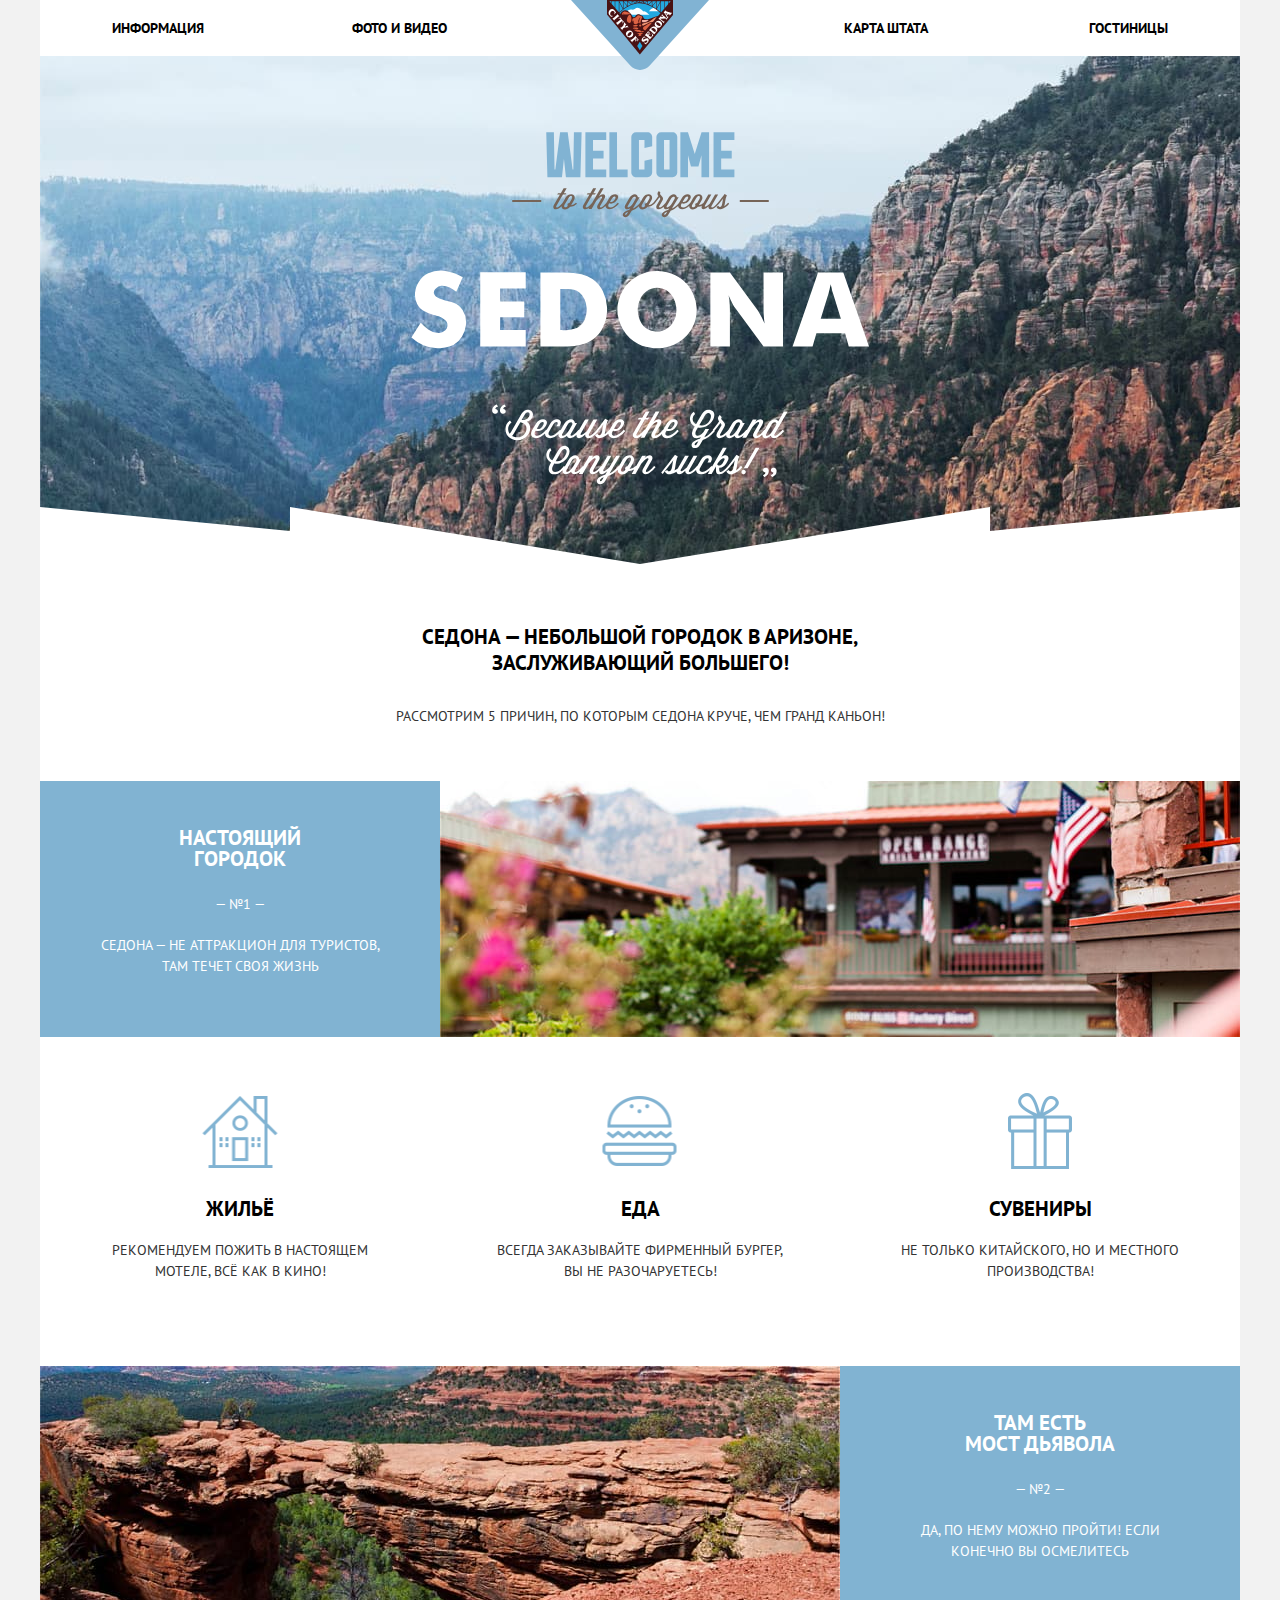
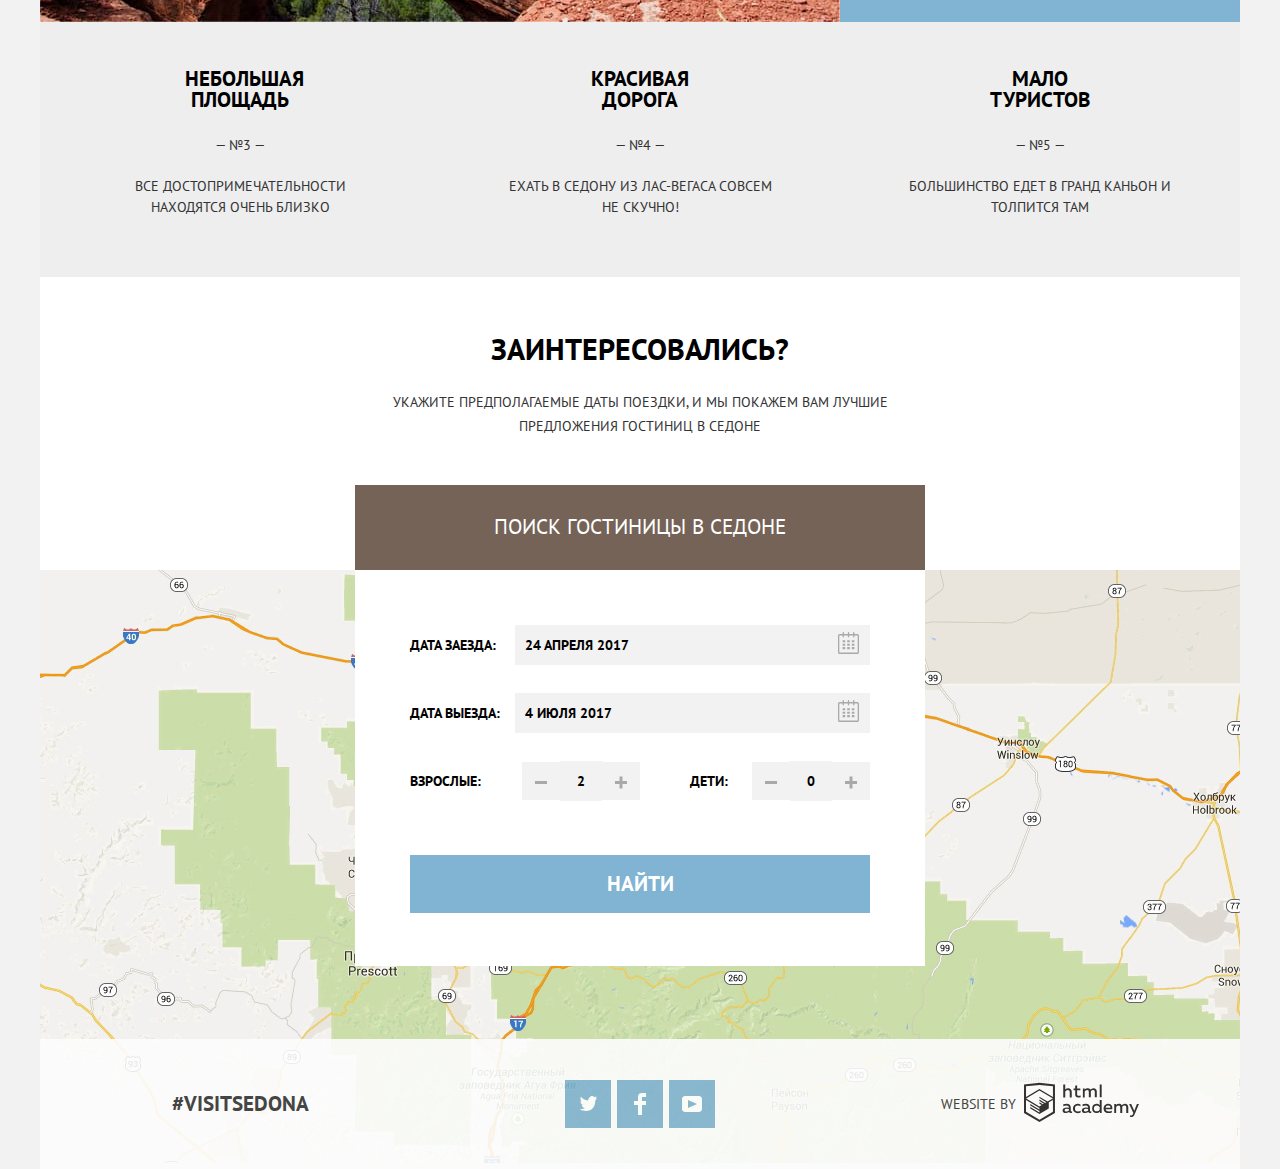
==== commit 6b8ac82a: "Update index.html" ====
--- a/index.html
+++ b/index.html
@@ -153,13 +153,13 @@
 
         <section class="map">
           <a href="#">
-            <img src="img\map.jpg" width="1200" height="473" alt="Карта Седоны">
+            <img src="img/map.jpg" width="1200" height="473" alt="Карта Седоны">
           </a>
         </section>
 
       </main>
 
-      <footer class="main-footer">
+      <footer class="footer main-footer">
         <p class="footer-hashtag">
           <b>#VISITSEDONA</b>
         </p>
@@ -168,7 +168,7 @@
             <li>
               <a class="social-button" href="#">
                 <span class="visually-hidden">Наш аккаунт в Твиттер</span>
-                <svg xmlns="http://www.w3.org/2000/svg" xmlns:xlink="http://www.w3.org/1999/xlink" width="17" height="15" viewBox="0 0 17 15"><path fill="#FFF" d="M10.95.144c1.685-.496 2.984.27 3.577 1.179.673-.231 1.331-.481 2.011-.708a2.345 2.345 0 0 1-.857 1.768c.685.17 1.304-.491 1.304-.491-.169 1-1.006 1.788-1.563 2.024-.231 6.75-3.175 11.217-10.077 11.082h-.446c-.41 0-4.164-.46-4.898-1.887 2.271.196 3.893-.422 4.693-1.177-.96-.3-2.679-.477-2.979-2.95.349.106.564.228 1.19.119C1.705 8.247.374 7.53.448 5.33c.285.328 1.067.536 1.34.472C1.085 5.561-.182 2.442.894.85c1.818 1.854 3.735 3.606 7.152 3.773C8.254 2.33 9.183.793 10.95.144z"/></svg>
+                <svg xmlns="http://www.w3.org/2000/svg" xmlns:xlink="http://www.w3.org/1999/xlink" width="17" height="15" viewBox="0 0 17 15"><path d="M10.95.144c1.685-.496 2.984.27 3.577 1.179.673-.231 1.331-.481 2.011-.708a2.345 2.345 0 0 1-.857 1.768c.685.17 1.304-.491 1.304-.491-.169 1-1.006 1.788-1.563 2.024-.231 6.75-3.175 11.217-10.077 11.082h-.446c-.41 0-4.164-.46-4.898-1.887 2.271.196 3.893-.422 4.693-1.177-.96-.3-2.679-.477-2.979-2.95.349.106.564.228 1.19.119C1.705 8.247.374 7.53.448 5.33c.285.328 1.067.536 1.34.472C1.085 5.561-.182 2.442.894.85c1.818 1.854 3.735 3.606 7.152 3.773C8.254 2.33 9.183.793 10.95.144z"/></svg>
               </a>
             </li>
             <li>
@@ -180,7 +180,7 @@
             <li>
               <a class="social-button" href="#">
                 <span class="visually-hidden">Наш Ютуб-канал</span>
-                <svg xmlns="http://www.w3.org/2000/svg" xmlns:xlink="http://www.w3.org/1999/xlink" width="20" height="16" viewBox="0 0 20 16"><path fill="#FFF" d="M17 0H3C1.35 0 0 1.35 0 3v10c0 1.65 1.35 3 3 3h14c1.65 0 3-1.35 3-3V3c0-1.65-1.35-3-3-3zM6.027 11.998V4.002L15.014 8l-8.987 3.998z"/></svg>
+                <svg xmlns="http://www.w3.org/2000/svg" xmlns:xlink="http://www.w3.org/1999/xlink" width="20" height="16" viewBox="0 0 20 16"><path d="M17 0H3C1.35 0 0 1.35 0 3v10c0 1.65 1.35 3 3 3h14c1.65 0 3-1.35 3-3V3c0-1.65-1.35-3-3-3zM6.027 11.998V4.002L15.014 8l-8.987 3.998z"/></svg>
               </a>
             </li>
           </ul>
--- a/css/style.css
+++ b/css/style.css
@@ -102,6 +102,7 @@
 .site-navigation {
   display: flex;
   align-items: center;
+  flex-wrap: wrap;
 
   min-height: 56px;
   margin: 0;
@@ -247,6 +248,10 @@
 
 .features-item-big:first-child {
   flex-direction: row-reverse;
+}
+
+.features-item-img {
+  width: 800px;
 }
 
 .features-item-text {
@@ -407,7 +412,7 @@
   justify-content: center;
 
   width: 570px;
-  min-height: 86px;
+  min-height: 85px;
   margin-top: 38px;
   margin-bottom: 0;
 
@@ -422,7 +427,7 @@
 
   width: 460px;
   margin-top: 0;
-  padding-top: 53px;
+  padding-top: 55px;
   padding-bottom: 25px;
   padding-left: 55px;
   padding-right: 55px;
@@ -462,10 +467,10 @@
 
 .search-form-item-big input {
   margin-right: 0;
-  width: 326px;
+  width: 310px;
   min-height: 38px;
   padding-left: 10px;
-  padding-right: 10px;
+  padding-right: 35px;
 }
 
 .search-form-item input:hover {
@@ -515,6 +520,8 @@
 }
 
 .button-minus {
+  position: relative;
+
   margin-right: 0;
   margin-left: 0;
 
@@ -523,25 +530,31 @@
 
   background-color: #f2f2f2;
   border: none;
-
-  background-image: url("../img/minus-button.png");
-  background-repeat: no-repeat;
-  background-position: center;
-}
-
-.button-minus:hover {
-  background-image: url("../img/minus-button-hover.png");
-  background-repeat: no-repeat;
-  background-position: center;
-}
-
-.button-minus:active {
-  background-image: url("../img/minus-button-active.png");
-  background-repeat: no-repeat;
-  background-position: center;
+}
+
+.button-minus::before {
+  content: "";
+
+  position: absolute;
+
+  width: 12px;
+  height: 3px;
+
+  background-color: #a9a9a9;
+  transform: translate(-50%);
+}
+
+.button-minus:hover::before {
+  background-color: #000000;
+}
+
+.button-minus:active::before {
+  background-color: #81b3d2;
 }
 
 .button-plus {
+  position: relative;
+
   margin-right: 0;
   margin-left: 0;
 
@@ -550,22 +563,48 @@
 
   background-color: #f2f2f2;
   border: none;
-
-  background-image: url("../img/plus-button.png");
-  background-repeat: no-repeat;
-  background-position: center;
-}
-
-.button-plus:hover {
-  background-image: url("../img/plus-button-hover.png");
-  background-repeat: no-repeat;
-  background-position: center;
-}
-
-.button-plus:active {
-  background-image: url("../img/plus-button-active.png");
-  background-repeat: no-repeat;
-  background-position: center;
+}
+
+.button-plus::before {
+  content: "";
+
+  position: absolute;
+
+  width: 12px;
+  height: 3px;
+
+  background-color: #a9a9a9;
+  transform: translate(-50%);
+}
+
+.button-plus:hover::before {
+  background-color: #000000;
+}
+
+.button-plus:active::before {
+  background-color: #81b3d2;
+}
+
+.button-plus::after {
+  content: "";
+
+  position: absolute;
+  left: 35%;
+
+  width: 12px;
+  height: 3px;
+
+  background-color: #a9a9a9;
+
+  transform: rotate(90deg);
+}
+
+.button-plus:hover::after {
+  background-color: #000000;
+}
+
+.button-plus:active::after {
+  background-color: #81b3d2;
 }
 
 .search-form-item {
@@ -614,17 +653,21 @@
   background-color: #5496bd;
 }
 
+.footer {
+  display: flex;
+  align-items: center;
+
+  padding-top: 15px;
+  padding-bottom: 15px;
+
+  background-color: rgba(253,253,253,1);
+
+}
+
 .main-footer {
   margin-top: -130px;
   min-height: 100px;
 
-  display: flex;
-  align-items: center;
-
-  padding-top: 15px;
-  padding-bottom: 15px;
-
-  background-color: rgba(253,253,253,1);
   opacity: 0.9;
 }
 
@@ -658,6 +701,16 @@
   height: 48px;
 
   background-color: #81b3d2;
+  fill: #ffffff;
+}
+
+.social-button:hover {
+  background-color: #669ec0;
+}
+
+.social-button:active {
+  background-color: #5496bd;
+  fill: #88b6d1;
 }
 
 .footer-copyright {
@@ -667,6 +720,7 @@
   margin-left: auto;
   margin-right: 101px;
 
+  text-transform: uppercase;
   font-size: 14px;
   line-height: 26px;
 }
@@ -693,15 +747,14 @@
 
 .filters,
 .hotels-sorting,
-.catalog-list,
 .catalog-item,
 .inner-footer {
-  padding: 0 73px;
+  padding: 0 72px;
 }
 
 .filters {
   padding-top: 27px;
-  padding-bottom: 5px;
+  padding-bottom: 15px;
 }
 
 .filter {
@@ -767,7 +820,14 @@
   background-position: 0 0;
 }
 
-.filter-input-checkbox-checked + label::before {
+.filter-input-checkbox:disabled + label::before {
+  background-image: url("../img/checkbox-off-disabled.png");
+  background-repeat: no-repeat;
+  background-position: 0 0;
+}
+
+
+.filter-input-checkbox:checked + label::before {
   content: "";
   position: absolute;
 
@@ -778,6 +838,12 @@
   top: 0px;
 
   background-image: url("../img/checkbox-on.png");
+  background-repeat: no-repeat;
+  background-position: 0 0;
+}
+
+.filter-input-checkbox:checked:disabled + label::before {
+  background-image: url("../img/checkbox-on-disabled.png");
   background-repeat: no-repeat;
   background-position: 0 0;
 }
@@ -926,8 +992,8 @@
   flex-wrap: wrap;
   align-items: center;
 
-  margin-top: 10px;
-  padding-top: 10px;
+  padding-top: 20px;
+  padding-bottom: 5px;
 }
 
 .sorting-items {
@@ -975,18 +1041,40 @@
 }
 
 .sorting-buttons {
-  display: inline-block;
+  display: flex;
   margin-left: auto;
 
   list-style: none;
 }
 
-.sorting-buttons-up
+.sorting-buttons li {
+  margin-left: 12px;
+}
+
+.sorting-button a {
+  fill: #cacaca;
+}
+
+.sorting-button-active a {
+  fill: #81b3d2;
+}
+
+.sorting-button a:hover {
+  fill: #231f20;
+}
+
+.sorting-button a:active {
+  fill: #81b3d2;
+}
 
 .catalog-list {
+  display: flex;
+  flex-direction: column;
+
   width: 100%;
   margin-bottom: 0;
-  padding: 0;
+  padding-left: 0;
+
   list-style: none;
 }
 
@@ -995,6 +1083,7 @@
   justify-content: space-between;
 
   margin-top: 0;
+  margin-left: 0;
 
   border-top: 1px solid #e5e5e5;
   border-bottom: 1px solid #e5e5e5;
@@ -1098,33 +1187,49 @@
   background-color: #503e33;
 }
 
-.catalog-item-rate b {
+.rate-container {
+  display: flex;
+  flex-direction: column;
+}
+
+.stars {
+  width: 100%;
+}
+
+.rate-stars {
+  display: flex;
+  flex-direction: row-reverse;
+
+  padding-top: 28px;
+
+  list-style: none;
+}
+
+.rate-stars li {
+  margin-left: 7px;
+}
+
+.catalog-item-rate {
+  margin-top: auto;
+  margin-bottom: 15px;
+
+  width: 100%;
+}
+
+.catalog-item-rate p {
+  display: inline-block;
+
+  padding: 5px 15px;
+  margin-left: 30px;
+
   color: #666666;
   font-weight: normal;
-}
-
-.rate-container {
-  display: flex;
-  flex-direction: column-reverse;
-  align-items: space-between;
-
-  padding-bottom: 30px;
-}
-
-.catalog-item-rate {
-  min-width: 110px;
-  min-height: 17px;
-  padding-top: 5px;
-  padding-bottom: 5px;
-
-  text-align: center;
-
   background-color: #f2f2f2;
 }
 
 .inner-footer {
   margin-top: 0;
-  padding-top: 36px;
+  padding-top: 16px;
   padding-bottom: 36px;
 }
 
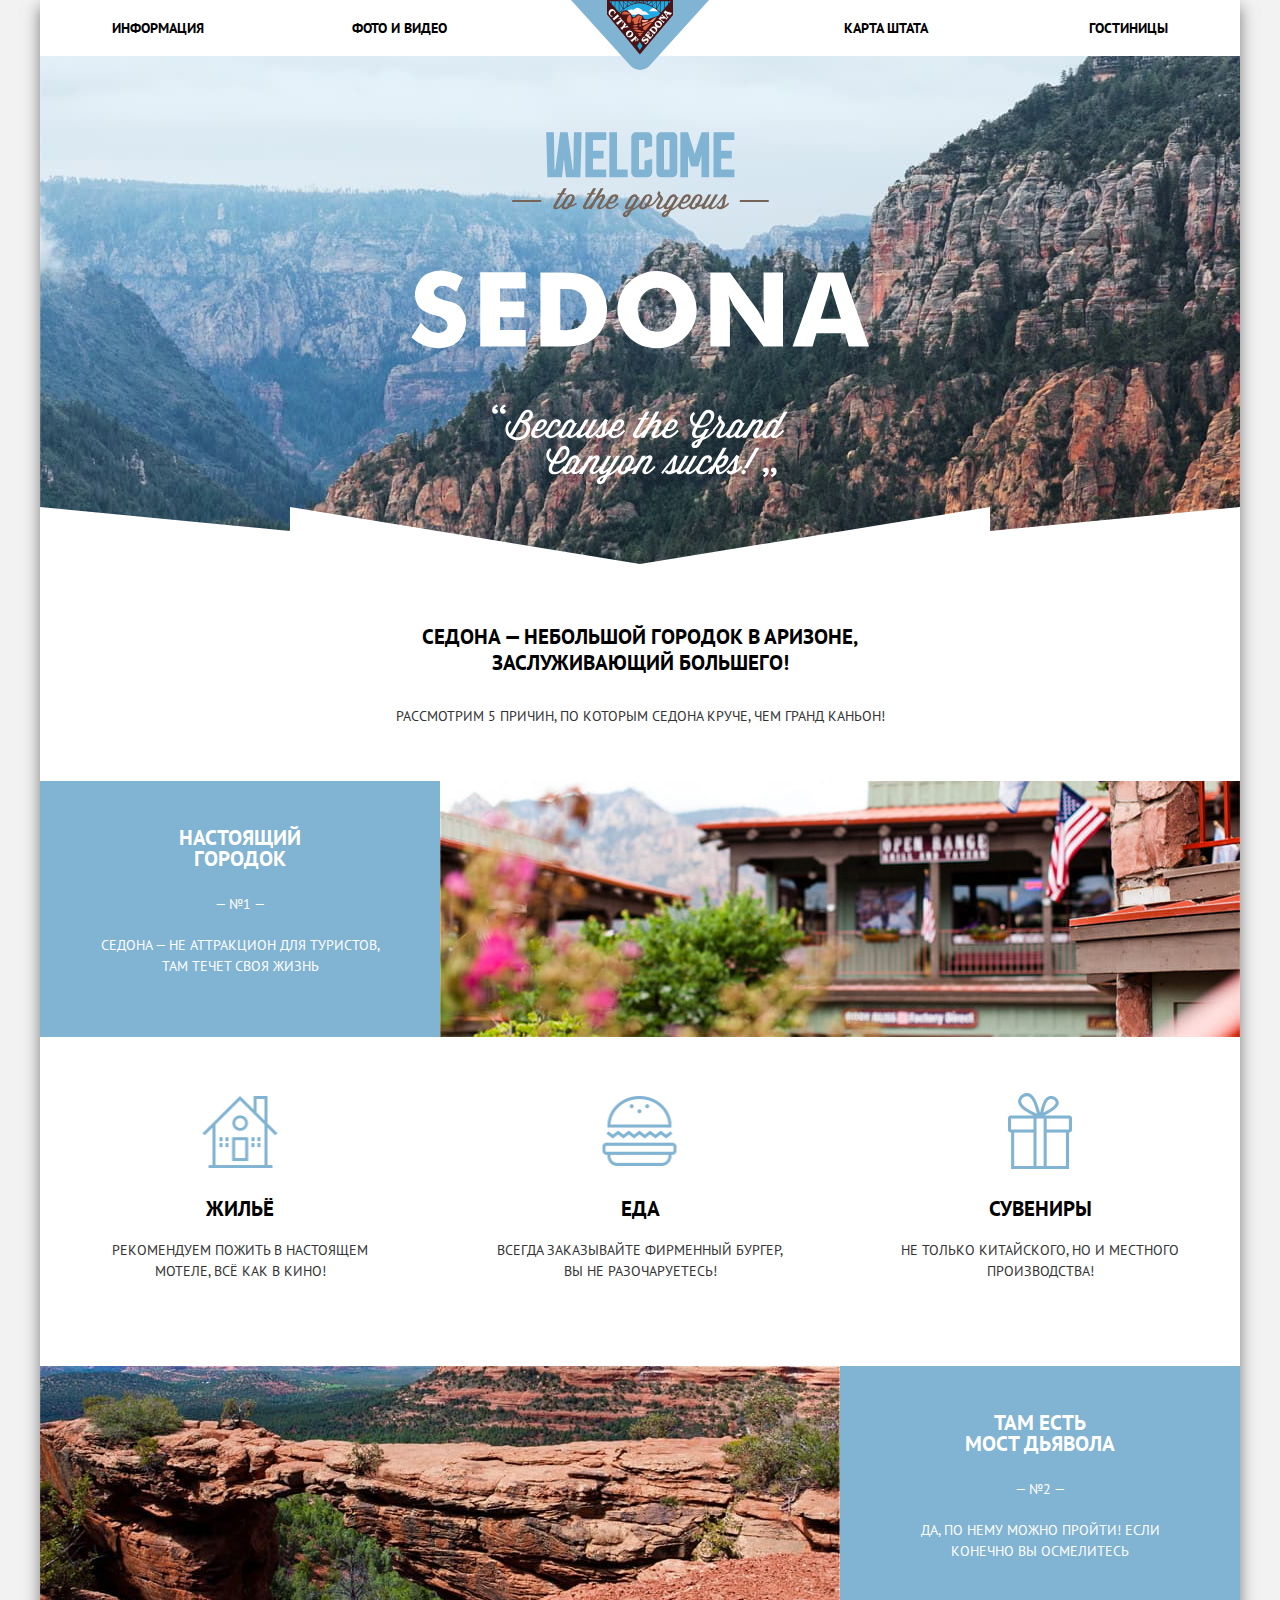
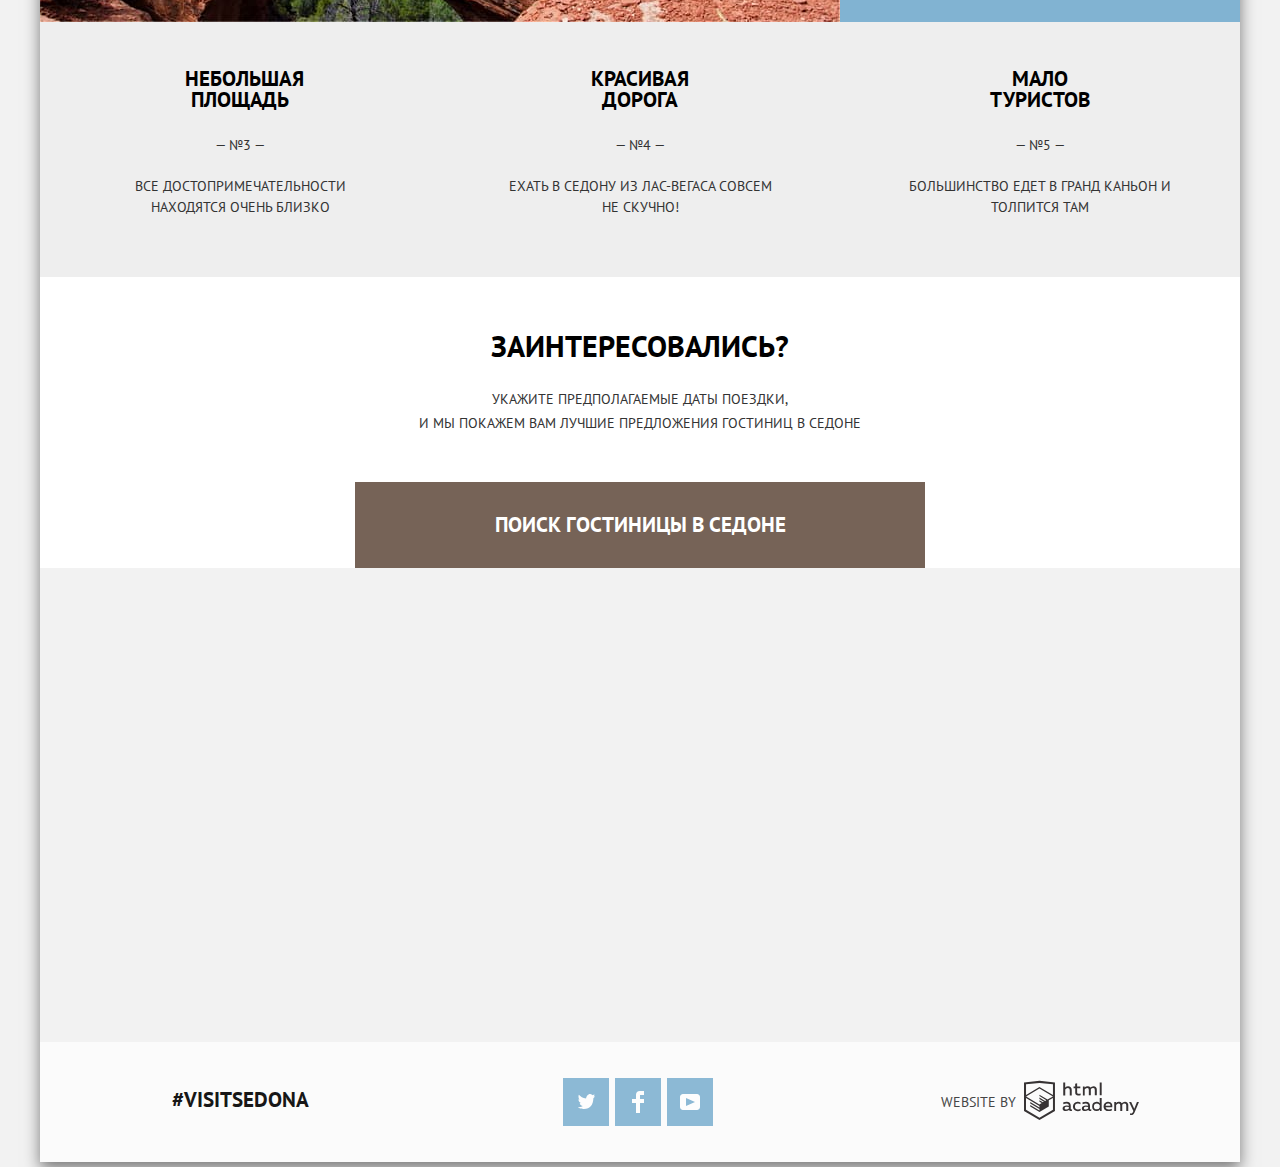
==== commit 39425174: "Для первой попытки" ====
--- a/index.html
+++ b/index.html
@@ -5,7 +5,7 @@
     <title>HTML Academy: Седона</title>
     <link href="https://fonts.googleapis.com/css?family=PT+Sans:400,400i,700,700i&amp;subset=cyrillic" rel="stylesheet">
     <link href="css/normalize.css" rel="stylesheet">
-    <link rel="stylesheet" href="css/style.css">
+    <link href="css/style.min.css" rel="stylesheet">
   </head>
   <body>
 
@@ -48,21 +48,28 @@
               <div class="features-item-text">
                 <h3>Настоящий городок</h3>
                 <span>— №1 —</span>
-                <p>Седона — не аттракцион для туристов, там течет своя жизнь
+                <p>
+                  Седона — не аттракцион для туристов, там течет своя жизнь
                 </p>
               </div>
               <ul class="features-item-list">
                 <li class="features-item-list-housing">
                   <h3>Жильё</h3>
-                  <p>Рекомендуем пожить в настоящем мотеле, всё как в кино!</p>
+                  <p>
+                    Рекомендуем пожить в настоящем мотеле, всё как в кино!
+                  </p>
                 </li>
                 <li class="features-item-list-food">
                   <h3>Еда</h3>
-                  <p>Всегда заказывайте фирменный бургер, вы не разочаруетесь!</p>
+                  <p>
+                    Всегда заказывайте фирменный бургер, вы не разочаруетесь!
+                  </p>
                 </li>
                 <li class="features-item-list-souvenirs">
                   <h3>Сувениры</h3>
-                  <p>Не только китайского, но и местного производства!</p>
+                  <p>
+                    Не только китайского, но и местного производства!
+                  </p>
                 </li>
               </ul>
             </li>
@@ -74,26 +81,30 @@
                 <h3>Там есть <br> мост дьявола</h3>
                 <!-- Без <br> не получается никак -->
                 <span>— №2 —</span>
-                <p>Да, по нему можно пройти! Если конечно вы осмелитесь
+                <p>
+                  Да, по нему можно пройти! Если конечно вы осмелитесь
                 </p>
               </div>
             </li>
             <li class="features-item-small">
               <h3>Небольшая площадь</h3>
               <span>— №3 —</span>
-              <p>Все достопримечательности находятся очень близко
+              <p>
+                Все достопримечательности находятся очень близко
               </p>
             </li>
             <li class="features-item-small">
               <h3>Красивая дорога</h3>
               <span>— №4 —</span>
-              <p>Ехать в Седону из Лас-Вегаса совсем не скучно!
+              <p>
+                Ехать в Седону из Лас-Вегаса совсем не скучно!
               </p>
             </li>
             <li class="features-item-small">
               <h3>Мало туристов</h3>
               <span>— №5 —</span>
-              <p>Большинство едет в Гранд Каньон и толпится там
+              <p>
+                Большинство едет в Гранд Каньон и толпится там
               </p>
             </li>
           </ol>
@@ -107,54 +118,52 @@
             <b>Заинтересовались?</b>
           </p>
           <p>
-            Укажите предполагаемые даты поездки, и мы покажем вам лучшие предложения гостиниц в седоне
+            Укажите предполагаемые даты поездки, <br>и мы покажем вам лучшие предложения гостиниц в седоне
           </p>
           <div class="form-title">
-            <a href="hotels.html">Поиск гостиницы в Седоне</a>
+            <a class="form-switch" href="hotels.html">Поиск гостиницы в Седоне</a>
+            <form class="search-form" action="https://echo.htmlacademy.ru" method="post">
+              <div class="search-form-item search-form-item-big">
+                <label for="arrival">Дата заезда:</label>
+                <input id="arrival" type="text" name="arrival-date" value="24 апреля 2017">
+                <button class="calendar" type="button">
+                  <span class="visually-hidden">Выбор даты</span>
+                  <svg xmlns="http://www.w3.org/2000/svg" width="21" height="22" viewBox="0 0 21 22"><path d="M19.251 2.025h-2.845V.648c0-.381-.294-.689-.656-.689-.363 0-.656.308-.656.689v1.377h-3.938V.648c0-.381-.294-.689-.655-.689-.363 0-.657.308-.657.689v1.377H5.906V.648c0-.381-.294-.689-.656-.689-.363 0-.657.308-.657.689v1.377H1.75C.784 2.025 0 2.847 0 3.862v16.302C0 21.179.784 22 1.75 22h17.501c.966 0 1.749-.821 1.749-1.836V3.862c0-1.015-.783-1.837-1.749-1.837zm.437 18.139a.448.448 0 0 1-.437.459H1.75a.45.45 0 0 1-.438-.459V3.862a.45.45 0 0 1 .438-.459h2.844v1.378c0 .381.294.689.657.689.362 0 .656-.308.656-.689V3.403h3.938v1.378c0 .381.294.689.657.689.361 0 .655-.308.655-.689V3.403h3.938v1.378c0 .381.293.689.656.689.362 0 .656-.308.656-.689V3.403h2.845c.241 0 .437.206.437.459v16.302z"/><path d="M4.594 8.225h2.625v2.066H4.594zM4.594 11.668h2.625v2.067H4.594zM4.594 15.112h2.625v2.066H4.594zM9.188 15.112h2.625v2.066H9.188zM9.188 11.668h2.625v2.067H9.188zM9.188 8.225h2.625v2.066H9.188zM13.781 15.112h2.625v2.066h-2.625zM13.781 11.668h2.625v2.067h-2.625zM13.781 8.225h2.625v2.066h-2.625z"/></svg>
+                </button>
+              </div>
+              <div class="search-form-item search-form-item-big">
+
+                <label for="departure">Дата выезда:</label>
+                <input id="departure" type="text" name="departure-date" value="4 июля 2017">
+                <button class="calendar" type="button">
+                  <span class="visually-hidden">Выбор даты</span>
+                  <svg xmlns="http://www.w3.org/2000/svg" width="21" height="22" viewBox="0 0 21 22"><path d="M19.251 2.025h-2.845V.648c0-.381-.294-.689-.656-.689-.363 0-.656.308-.656.689v1.377h-3.938V.648c0-.381-.294-.689-.655-.689-.363 0-.657.308-.657.689v1.377H5.906V.648c0-.381-.294-.689-.656-.689-.363 0-.657.308-.657.689v1.377H1.75C.784 2.025 0 2.847 0 3.862v16.302C0 21.179.784 22 1.75 22h17.501c.966 0 1.749-.821 1.749-1.836V3.862c0-1.015-.783-1.837-1.749-1.837zm.437 18.139a.448.448 0 0 1-.437.459H1.75a.45.45 0 0 1-.438-.459V3.862a.45.45 0 0 1 .438-.459h2.844v1.378c0 .381.294.689.657.689.362 0 .656-.308.656-.689V3.403h3.938v1.378c0 .381.294.689.657.689.361 0 .655-.308.655-.689V3.403h3.938v1.378c0 .381.293.689.656.689.362 0 .656-.308.656-.689V3.403h2.845c.241 0 .437.206.437.459v16.302z"/><path d="M4.594 8.225h2.625v2.066H4.594zM4.594 11.668h2.625v2.067H4.594zM4.594 15.112h2.625v2.066H4.594zM9.188 15.112h2.625v2.066H9.188zM9.188 11.668h2.625v2.067H9.188zM9.188 8.225h2.625v2.066H9.188zM13.781 15.112h2.625v2.066h-2.625zM13.781 11.668h2.625v2.067h-2.625zM13.781 8.225h2.625v2.066h-2.625z"/></svg>
+                </button>
+
+              </div>
+              <div class="search-form-item search-form-item-small">
+
+                <label for="adults">Взрослые:</label>
+                <button class="button-minus" type="button"><span class="visually-hidden">-</span></button>
+                <input id="adults" type="text" name="adults-number" value="2">
+                <button class="button-plus" type="button"><span class="visually-hidden">+</span></button>
+
+              </div>
+              <div class="search-form-item search-form-item-small">
+
+                <label for="children">Дети:</label>
+                <button class="button-minus" type="button"><span class="visually-hidden">-</span></button>
+                <input id="children" type="text" name="children-number" value="0">
+                <button class="button-plus" type="button"><span class="visually-hidden">+</span></button>
+
+              </div>
+              <button class="button search-form-item search-form-item-big" type="submit">Найти</button>
+            </form>
           </div>
-          <form class="search-form" action="https://echo.htmlacademy.ru" method="post">
-            <div class="search-form-item search-form-item-big">
-              <label for="arrival">Дата заезда:</label>
-              <input id="arrival" type="text" name="arrival-date" value="24 апреля 2017">
-              <button class="calendar" type="button">
-                <span class="visually-hidden">Выбор даты</span>
-                <svg xmlns="http://www.w3.org/2000/svg" width="21" height="22" viewBox="0 0 21 22"><path d="M19.251 2.025h-2.845V.648c0-.381-.294-.689-.656-.689-.363 0-.656.308-.656.689v1.377h-3.938V.648c0-.381-.294-.689-.655-.689-.363 0-.657.308-.657.689v1.377H5.906V.648c0-.381-.294-.689-.656-.689-.363 0-.657.308-.657.689v1.377H1.75C.784 2.025 0 2.847 0 3.862v16.302C0 21.179.784 22 1.75 22h17.501c.966 0 1.749-.821 1.749-1.836V3.862c0-1.015-.783-1.837-1.749-1.837zm.437 18.139a.448.448 0 0 1-.437.459H1.75a.45.45 0 0 1-.438-.459V3.862a.45.45 0 0 1 .438-.459h2.844v1.378c0 .381.294.689.657.689.362 0 .656-.308.656-.689V3.403h3.938v1.378c0 .381.294.689.657.689.361 0 .655-.308.655-.689V3.403h3.938v1.378c0 .381.293.689.656.689.362 0 .656-.308.656-.689V3.403h2.845c.241 0 .437.206.437.459v16.302z"/><path d="M4.594 8.225h2.625v2.066H4.594zM4.594 11.668h2.625v2.067H4.594zM4.594 15.112h2.625v2.066H4.594zM9.188 15.112h2.625v2.066H9.188zM9.188 11.668h2.625v2.067H9.188zM9.188 8.225h2.625v2.066H9.188zM13.781 15.112h2.625v2.066h-2.625zM13.781 11.668h2.625v2.067h-2.625zM13.781 8.225h2.625v2.066h-2.625z"/></svg>
-              </button>
-            </div>
-            <div class="search-form-item search-form-item-big">
-
-              <label for="departure">Дата выезда:</label>
-              <input id="departure" type="text" name="departure-date" value="4 июля 2017">
-              <button class="calendar" type="button">
-                <span class="visually-hidden">Выбор даты</span>
-                <svg xmlns="http://www.w3.org/2000/svg" width="21" height="22" viewBox="0 0 21 22"><path d="M19.251 2.025h-2.845V.648c0-.381-.294-.689-.656-.689-.363 0-.656.308-.656.689v1.377h-3.938V.648c0-.381-.294-.689-.655-.689-.363 0-.657.308-.657.689v1.377H5.906V.648c0-.381-.294-.689-.656-.689-.363 0-.657.308-.657.689v1.377H1.75C.784 2.025 0 2.847 0 3.862v16.302C0 21.179.784 22 1.75 22h17.501c.966 0 1.749-.821 1.749-1.836V3.862c0-1.015-.783-1.837-1.749-1.837zm.437 18.139a.448.448 0 0 1-.437.459H1.75a.45.45 0 0 1-.438-.459V3.862a.45.45 0 0 1 .438-.459h2.844v1.378c0 .381.294.689.657.689.362 0 .656-.308.656-.689V3.403h3.938v1.378c0 .381.294.689.657.689.361 0 .655-.308.655-.689V3.403h3.938v1.378c0 .381.293.689.656.689.362 0 .656-.308.656-.689V3.403h2.845c.241 0 .437.206.437.459v16.302z"/><path d="M4.594 8.225h2.625v2.066H4.594zM4.594 11.668h2.625v2.067H4.594zM4.594 15.112h2.625v2.066H4.594zM9.188 15.112h2.625v2.066H9.188zM9.188 11.668h2.625v2.067H9.188zM9.188 8.225h2.625v2.066H9.188zM13.781 15.112h2.625v2.066h-2.625zM13.781 11.668h2.625v2.067h-2.625zM13.781 8.225h2.625v2.066h-2.625z"/></svg>
-              </button>
-
-            </div>
-            <div class="search-form-item search-form-item-small">
-
-              <label for="adults">Взрослые:</label>
-              <button class="button-minus" type="button"><span class="visually-hidden">-</span></button>
-              <input id="adults" type="text" name="adults-number" value="2">
-              <button class="button-plus" type="button"><span class="visually-hidden">+</span></button>
-
-            </div>
-            <div class="search-form-item search-form-item-small">
-
-              <label for="children">Дети:</label>
-              <button class="button-minus" type="button"><span class="visually-hidden">-</span></button>
-              <input id="children" type="text" name="children-number" value="0">
-              <button class="button-plus" type="button"><span class="visually-hidden">+</span></button>
-
-            </div>
-            <button class="button search-form-item search-form-item-big" type="submit">Найти</button>
-          </form>
         </section>
 
         <section class="map">
-          <a href="#">
-            <img src="img/map.jpg" width="1200" height="473" alt="Карта Седоны">
-          </a>
+          <iframe src="https://www.google.com/maps/embed?pb=!1m18!1m12!1m3!1d418922.4983296149!2d-112.06431628215573!3d34.8855642946942!2m3!1f0!2f0!3f0!3m2!1i1024!2i768!4f13.1!3m3!1m2!1s0x872da132f942b00d%3A0x5548c523fa6c8efd!2z0KHQtdC00L7QvdCwLCDQkNGA0LjQt9C-0L3QsCA4NjMzNiwg0KHQqNCQ!5e0!3m2!1sru!2sru!4v1552310991501" width="1200" height="593" frameborder="0" style="border:0" allowfullscreen></iframe>
         </section>
 
       </main>
@@ -186,7 +195,9 @@
           </ul>
         </div>
         <div class="footer-copyright">
-          <p>Website by</p>
+          <p>
+            Website by
+          </p>
           <a href="https://htmlacademy.ru/intensive/htmlcss">
             <svg id="Layer_1" data-name="Layer 1" xmlns="http://www.w3.org/2000/svg" width="115" height="41" viewBox="0 0 108.08 36.85"><title>Сайт HTML Academy</title><path d="M44.61,26.88a2,2,0,0,0,.55-0.1v1.33a3.25,3.25,0,0,1-1.18.21,1.67,1.67,0,0,1-1.67-1,4.84,4.84,0,0,1-3.14,1.08c-1.51,0-2.91-.83-2.91-2.55,0-2.13,2-2.79,3.71-2.79a11.08,11.08,0,0,1,2.17.25v-0.3c0-1-.76-1.77-2.19-1.77a7.42,7.42,0,0,0-3,.64v-1.7a10.21,10.21,0,0,1,3.19-.55c2.36,0,3.81,1.12,3.81,3.65v3a0.54,0.54,0,0,0,.49.59h0.17Zm-6.44-1.13A1.35,1.35,0,0,0,39.63,27h0.11a3.39,3.39,0,0,0,2.41-1V24.58a9.72,9.72,0,0,0-1.81-.21c-1,0-2.16.33-2.16,1.38h0Zm12.36-6.11a5,5,0,0,1,2.57.64V22a4.08,4.08,0,0,0-2.3-.7,2.75,2.75,0,1,0,0,5.49,5,5,0,0,0,2.43-.64v1.71a6.27,6.27,0,0,1-2.76.57A4.21,4.21,0,0,1,46,24.51q0-.21,0-0.41a4.32,4.32,0,0,1,4.18-4.46h0.38Zm12.17,7.24a2,2,0,0,0,.55-0.1v1.33a3.25,3.25,0,0,1-1.18.21,1.67,1.67,0,0,1-1.67-1,4.84,4.84,0,0,1-3.14,1.08c-1.51,0-2.91-.83-2.91-2.55,0-2.13,2-2.79,3.71-2.79a11.08,11.08,0,0,1,2.17.25v-0.3c0-1-.76-1.77-2.19-1.77a7.42,7.42,0,0,0-3,.64v-1.7a10.21,10.21,0,0,1,3.19-.55c2.36,0,3.81,1.12,3.81,3.65v3a0.54,0.54,0,0,0,.49.59h0.17Zm-6.44-1.13A1.35,1.35,0,0,0,57.73,27h0.11a3.39,3.39,0,0,0,2.41-1V24.58a9.72,9.72,0,0,0-1.81-.21c-1.06,0-2.16.33-2.16,1.38h0ZM73,16V28.2H71.35V26.88a3.88,3.88,0,0,1-3.19,1.54,4.4,4.4,0,0,1,0-8.78,3.81,3.81,0,0,1,3,1.3V16H73Zm-4.53,5.22a2.76,2.76,0,1,0,0,5.52A2.86,2.86,0,0,0,71.15,25V23A2.91,2.91,0,0,0,68.49,21.27ZM79,19.64c3.31,0,4.46,2.68,3.92,5.09H76.7c0.21,1.5,1.67,2.11,3.19,2.11a6.11,6.11,0,0,0,2.64-.59v1.6a7.14,7.14,0,0,1-3,.57C77,28.42,74.78,27,74.78,24a4.18,4.18,0,0,1,4-4.39H79Zm0.09,1.54a2.28,2.28,0,0,0-2.44,2.1v0.06H81.3A2,2,0,0,0,79.13,21.18Zm5.73,7V19.87h1.65v1a3.81,3.81,0,0,1,2.78-1.27A2.86,2.86,0,0,1,91.89,21a4.12,4.12,0,0,1,2.91-1.33A3.06,3.06,0,0,1,98,23V28.2h-1.9V23.05a1.59,1.59,0,0,0-1.42-1.75H94.42a2.8,2.8,0,0,0-2.07,1.12V28.2h-1.9V23.05A1.59,1.59,0,0,0,89,21.31H88.8a3,3,0,0,0-2.21,1.29v5.63H84.86Zm21.31-8.33h1.9l-3.91,9.46c-0.9,2.17-2.09,2.86-3.35,2.86a4.76,4.76,0,0,1-1.1-.14V30.46a2.86,2.86,0,0,0,.85.12c0.9,0,1.58-.64,2.07-1.9l0.17-.42-4-8.4h2l2.86,6.29ZM38.73,1.46V6.22a3.81,3.81,0,0,1,2.7-1.14,3.25,3.25,0,0,1,3.44,3.4v5.15H43V8.72a1.81,1.81,0,0,0-1.61-2h-0.3a2.93,2.93,0,0,0-2.32,1.39v5.52h-1.9V1.46h1.9ZM49.94,2.31v3h3V6.91h-3v3.81c0,1.1.5,1.46,1.58,1.46a4.49,4.49,0,0,0,1.69-.33v1.6A6.8,6.8,0,0,1,51,13.8a2.55,2.55,0,0,1-2.86-2.74V6.89H46.58V5.26h1.5V2.74Zm5.4,11.31V5.28H57v1A3.81,3.81,0,0,1,59.77,5a2.86,2.86,0,0,1,2.6,1.33A4.12,4.12,0,0,1,65.28,5,3.06,3.06,0,0,1,68.44,8.4v5.21h-1.9V8.46a1.59,1.59,0,0,0-1.42-1.75H64.89a2.8,2.8,0,0,0-2.07,1.12v5.78h-1.9V8.46A1.59,1.59,0,0,0,59.5,6.71H59.27A3,3,0,0,0,57.06,8v5.63H55.34ZM71.17,1.45H73V13.6H71.17V1.45ZM14.71,0H14.55L0,1.54V28.21l14.55,8.66,14.55-8.66V1.54Zm12.5,27.1L14.55,34.64,1.9,27.12V16.18l12.59,7.5V25L5.86,19.9v1.31l8.68,5.21v1.39L5.87,22.65V24l8.68,5.21,8.75-5.24V18.31L27.2,16V27.12Zm0-12.53-3.48,2-1.6,1L14.51,13v1.31L21,18.23H21l-0.14.09-1,.54-5.37-3.2V17l4.24,2.52-1,.67-3.2-1.9v1.31l2.1,1.24L14.5,22.1,2,14.65,14.51,7.11Zm0-1.32L14.49,5.76,1.91,13.25v-10L14.56,1.92,27.21,3.25v10h0Z" transform="translate(0 -0.02)"/></svg>
           </a>
@@ -194,5 +205,6 @@
       </footer>
     </div>
 
+    <script src="js/script.min.js"></script>
   </body>
 </html>
--- a/css/style.min.css
+++ b/css/style.min.css
@@ -0,0 +1 @@
+body{margin:0;padding:0;font-family:"PT Sans",Arial,sans-serif;font-size:14px;font-weight:400;line-height:21px;color:#333;background-color:#f2f2f2}a{text-decoration:none}img{max-width:100%;height:auto}.visually-hidden:not(:focus):not(:active),input[type="checkbox"].visually-hidden,input[type="radio"].visually-hidden{position:absolute;width:1px;height:1px;margin:-1px;border:0;padding:0;white-space:nowrap;-webkit-clip-path:inset(100%);clip-path:inset(100%);clip:rect(0 0 0 0);overflow:hidden}.container{width:1200px;margin:0 auto;padding:0;-webkit-box-shadow:0 7px 15px 0 rgba(0,1,1,.5);box-shadow:0 7px 15px 0 rgba(0,1,1,.5)}.main-header,.features,.hotel-search,.main-footer,.filters,.catalog{text-transform:uppercase}.site-navigation,.features-list,.features-item-list{list-style:none}.site-navigation a{color:#000;font-weight:700;line-height:26px}.site-navigation a:hover,.site-navigation a:focus{color:#81b3d2}.site-navigation a:active{color:rgba(0,0,0,.3)}.form-title a{font-size:21px;color:#fff;line-height:26px;background-color:#766357}.form-title a:hover,.form-title a:focus{background-color:#604e43}.form-title a:active{color:rgba(255,255,255,.3);background-color:#503e33}.main-header{width:100%;min-height:56px}.main-navigation{position:relative}.site-navigation{display:-webkit-box;display:-ms-flexbox;display:flex;-webkit-box-align:center;-ms-flex-align:center;align-items:center;-ms-flex-wrap:wrap;flex-wrap:wrap;margin:0;padding:0;background-color:#fff}.main-header-logo{width:138px;height:70px;position:absolute;left:50%;-webkit-transform:translateX(-50%);-ms-transform:translateX(-50%);transform:translateX(-50%);top:0;z-index:2}.site-navigation li{width:20%;padding-top:15px;padding-bottom:15px}.site-navigation li:first-child{margin-left:6%}.site-navigation li:last-child{margin-right:6%}.site-navigation li:nth-child(2){margin-right:auto}.site-navigation li:nth-child(1),.site-navigation li:nth-child(2){text-align:left}.site-navigation li:nth-child(3),.site-navigation li:nth-child(4){text-align:right}.site-navigation-current a{color:#766357}.banner{position:relative;text-align:center;width:1200px;padding-top:76px;padding-bottom:79px;background-image:url(../img/background-header.jpg);background-repeat:no-repeat;background-position:0 -56px}.banner img{width:459;height:353}.banner::before{content:"";position:absolute;bottom:4px;left:0;width:1200px;height:59px;background-image:url(../img/polygon-header.svg)}.banner::after{content:"";position:absolute;bottom:0;left:0;width:1200px;height:6px;background-color:#fff}.features{text-align:center;line-height:21px;background-color:#fff}.features-list{width:100%;margin:0;padding:0;display:-webkit-box;display:-ms-flexbox;display:flex;-ms-flex-wrap:wrap;flex-wrap:wrap}.index-headline{width:573px;margin-left:auto;margin-right:auto;padding-top:40px;padding-bottom:40px}.index-headline h1{margin-bottom:30px}.features h3{font-size:21px}.features h1{color:#000;font-size:21px;font-weight:700;line-height:26px}.features-item-big{display:-webkit-box;display:-ms-flexbox;display:flex;-webkit-box-pack:justify;-ms-flex-pack:justify;justify-content:space-between;-ms-flex-wrap:wrap;flex-wrap:wrap;width:100%;color:#fff;background-color:#81b3d2}.features-item-big:first-child{-webkit-box-orient:horizontal;-webkit-box-direction:reverse;-ms-flex-direction:row-reverse;flex-direction:row-reverse}.features-item-img{width:800px}.features-item-text{width:304px;padding-top:25px;padding-bottom:30px;padding-left:48px;padding-right:48px}.features-item-text h3{margin-bottom:25px;padding-left:60px;padding-right:60px}.features-item-text p{margin-top:20px}.features-item-list{margin:0;padding:0;width:100%;display:-webkit-box;display:-ms-flexbox;display:flex;-ms-flex-wrap:wrap;flex-wrap:wrap;background-color:#fff}.features-item-list li{width:300px;padding-top:140px;padding-bottom:70px;padding-right:50px;padding-left:50px}.features-item-list h3{color:#000}.features-item-list p{color:#333}.features-item-list-housing,.features-item-list-food,.features-item-list-souvenirs{position:relative}.features-item-list-housing::before{content:"";position:absolute;left:50%;top:18%;width:75px;height:72px;background:url(../img/features-icon-1.png) no-repeat;-webkit-transform:translate(-50%);-ms-transform:translate(-50%);transform:translate(-50%)}.features-item-list-food::before{content:"";position:absolute;left:50%;top:18%;width:75px;height:72px;background:url(../img/features-icon-2.png) no-repeat;-webkit-transform:translate(-50%);-ms-transform:translate(-50%);transform:translate(-50%)}.features-item-list-souvenirs::before{content:"";position:absolute;left:50%;top:17%;width:64px;height:76px;background:url(../img/features-icon-3.png) no-repeat;-webkit-transform:translate(-50%);-ms-transform:translate(-50%);transform:translate(-50%)}.features-item-small{width:270px;margin:0;padding-top:25px;padding-bottom:45px;padding-left:65px;padding-right:65px;background-color:#eee}.features-item-small h3{margin-bottom:25px;margin-right:80px;margin-left:80px;color:#000}.features-item-small p{margin-top:20px}.features-item-img img{display:block}.hotel-search{padding-top:37px;padding-left:315px;padding-right:315px;line-height:24px;text-align:center;background-color:#fff}.hotel-search p{padding-bottom:9px}.hotel-search b{color:#000;font-size:30px;font-weight:700;line-height:36px}.form-title{position:relative;margin-bottom:0;z-index:0}.form-title a{display:-webkit-box;display:-ms-flexbox;display:flex;-webkit-box-align:center;-ms-flex-align:center;align-items:center;-webkit-box-pack:center;-ms-flex-pack:center;justify-content:center;width:570px;margin-top:38px;margin-bottom:0;padding-top:30px;padding-bottom:30px;font-weight:700;background-color:#766357}.search-form{position:absolute;display:-webkit-box;display:-ms-flexbox;display:flex;-ms-flex-wrap:wrap;flex-wrap:wrap;width:460px;margin-top:0;padding-top:55px;padding-bottom:25px;padding-left:55px;padding-right:55px;text-align:left;background-color:#fff;-webkit-box-shadow:0 7px 15px 0 rgba(0,1,1,.15);box-shadow:0 7px 15px 0 rgba(0,1,1,.15);-webkit-transform:translateY(-100%);-ms-transform:translateY(-100%);transform:translateY(-100%);opacity:0;-webkit-transition:0.5s;-o-transition:0.5s;transition:0.5s;z-index:-1}.search-form-on{-webkit-transform:translateY(0%);-ms-transform:translateY(0%);transform:translateY(0%);-webkit-transition:0.5s;-o-transition:0.5s;transition:0.5s;opacity:1}.search-form-item{color:#000;font-size:14px;font-weight:700;line-height:26px}.search-form-item input{font:inherit;text-transform:uppercase;background-color:#f2f2f2;border:none}.search-form-item-big{position:relative;width:100%;font-weight:700;line-height:26px}.search-form-item-big label{margin-right:auto}.search-form-item-big input{margin-right:0;width:300px;min-height:38px;padding-left:15px;padding-right:35px}.search-form-item input:hover{background-color:#ebebeb}.search-form-item input:focus{background-color:#fff}.calendar{position:absolute;top:0;right:5px;min-height:38px;background-color:transparent;border:none;fill:#a9a9a9}.calendar:hover{fill:#000}.calendar:active{fill:#81b3d2}.search-form-item-small{width:50%}.search-form-item-small label{margin-right:auto}.search-form-item-small input{margin-right:0;margin-left:0;width:39px;min-height:38px;text-align:center}.button-minus{position:relative;margin-right:0;margin-left:0;width:38px;min-height:38px;background-color:#f2f2f2;border:none}.button-minus::before{content:"";position:absolute;top:18px;left:18px;width:12px;height:3px;background-color:#a9a9a9;-webkit-transform:translate(-50%);-ms-transform:translate(-50%);transform:translate(-50%)}.button-minus:hover::before{background-color:#000}.button-minus:active::before{background-color:#81b3d2}.button-plus{position:relative;margin-right:0;margin-left:0;width:38px;min-height:38px;background-color:#f2f2f2;border:none}.button-plus::before{content:"";position:absolute;top:18px;left:18px;width:12px;height:3px;background-color:#a9a9a9;-webkit-transform:translate(-50%);-ms-transform:translate(-50%);transform:translate(-50%)}.button-plus:hover::before{background-color:#000}.button-plus:active::before{background-color:#81b3d2}.button-plus::after{content:"";position:absolute;top:18px;left:12px;width:12px;height:3px;background-color:#a9a9a9;-webkit-transform:rotate(90deg);-ms-transform:rotate(90deg);transform:rotate(90deg)}.button-plus:hover::after{background-color:#000}.button-plus:active::after{background-color:#81b3d2}.search-form-item{display:-webkit-box;display:-ms-flexbox;display:flex;-webkit-box-pack:justify;-ms-flex-pack:justify;justify-content:space-between;-webkit-box-align:center;-ms-flex-align:center;align-items:center;margin-bottom:28px}.search-form-item-small:nth-child(2n) label{margin-left:50px}.search-form .button{display:block;min-height:58px;margin-top:24px;font-size:21px;font-weight:700}.button{font:inherit;text-align:center;color:#fff;line-height:26px;vertical-align:middle;text-transform:uppercase;background-color:#81b3d2;border:none}.button:hover,.button:focus{background-color:#669ec0}.button:active{color:#94b9d2;background-color:#5496bd}.footer{display:-webkit-box;display:-ms-flexbox;display:flex;padding-top:10px;padding-bottom:10px;background-color:rgba(253,253,253,1)}.main-footer{margin-top:-125px;min-height:100px;opacity:.9}.footer-hashtag{margin-top:35px;margin-left:132px;margin-right:auto}.footer-hashtag b{font-size:21px;line-height:26px;font-weight:700;color:#000}.footer-social{margin-top:12px}.footer-social ul{display:-webkit-box;display:-ms-flexbox;display:flex;-ms-flex-wrap:wrap;flex-wrap:wrap;margin-right:auto;margin-left:auto;padding-right:20px;list-style:none}.footer-social li{margin-left:6px}.social-button{display:-webkit-box;display:-ms-flexbox;display:flex;-webkit-box-align:center;-ms-flex-align:center;align-items:center;-webkit-box-pack:center;-ms-flex-pack:center;justify-content:center;width:46px;height:48px;background-color:#81b3d2;fill:#fff}.social-button:hover{background-color:#669ec0}.social-button:active{background-color:#5496bd;fill:#88b6d1}.footer-copyright{display:-webkit-box;display:-ms-flexbox;display:flex;-webkit-box-align:center;-ms-flex-align:center;align-items:center;margin-left:auto;margin-right:101px;text-transform:uppercase;font-size:14px;line-height:26px}.footer-copyright a{margin-top:5px;margin-left:8px;fill:#231f20}.footer-copyright a:hover{fill:#81b3d2}.footer-copyright a:active{fill:#bdbbbc}.inner main{margin-top:0}.filters,.hotels-sorting,.catalog-item,.inner-footer{padding:0 72px}.filters{padding-top:27px;padding-bottom:16px;background-color:#5e80a7;background-image:url(../img/filter-background.jpg);background-repeat:no-repeat;background-position:0 -56px}.filter{display:-webkit-box;display:-ms-flexbox;display:flex}.filter fieldset{padding:0;margin:0;margin-right:80px;border:none}.filter fieldset:nth-child(2){margin-right:auto;padding-left:35px}.filter legend{margin-bottom:25px;font-size:16px;font-weight:700;color:#f2f2f2}.filter-list{padding:0;margin:0;list-style:none}.filter-option{margin-bottom:25px;padding-left:35px}.filter-option label{position:relative;display:block;padding-left:5px;cursor:pointer;-webkit-user-select:none;-moz-user-select:none;-ms-user-select:none;user-select:none;color:#fff}.filter-input-checkbox + label::before{content:"";position:absolute;width:23px;height:23px;left:-35px;top:0;background-image:url(../img/checkbox-off.png);background-repeat:no-repeat;background-position:0 0}.filter-input-checkbox:disabled + label::before{background-image:url(../img/checkbox-off-disabled.png);background-repeat:no-repeat;background-position:0 0}.filter-input-checkbox:checked + label::before{content:"";position:absolute;width:27px;height:23px;left:-35px;top:0;background-image:url(../img/checkbox-on.png);background-repeat:no-repeat;background-position:0 0}.filter-input-checkbox:checked:disabled + label::before{background-image:url(../img/checkbox-on-disabled.png);background-repeat:no-repeat;background-position:0 0}.filter-input-checkbox:focus + label::before{outline:3px solid #5496bd}.filter-range{width:320px;color:#fff;text-transform:uppercase}.filter-range-title{margin-bottom:9px;font-weight:600;font-size:16px;line-height:21px}.price-controls{position:relative;height:32px;margin-bottom:20px;font-size:0;border:2px solid #fff;border-radius:2px}.price-controls::after{content:"";position:absolute;top:50%;left:50%;width:2px;height:22px;background:#fff;-webkit-transform:translate(-50%,-50%);-ms-transform:translate(-50%,-50%);transform:translate(-50%,-50%)}.price-controls label{display:inline-block;padding-top:5px;font-size:14px;line-height:21px;vertical-align:top;cursor:pointer}.price-controls .min-price,.price-controls .max-price{width:90px;padding-left:65px}.price-controls input{width:50px;margin:0;color:inherit;font:inherit;background:none;border:none}.range-controls{position:relative;margin-bottom:32px}.range-controls .scale{height:2px;background:rgba(255,255,255,.3)}.range-controls .bar{width:80%;height:2px;background:#fff}.range-toggle{position:absolute;top:-9px;width:4px;height:4px;background:#ababab;border:8px solid #fff;border-radius:50%;-webkit-box-shadow:0 2px 1px 0 rgba(0,1,1,.2);box-shadow:0 2px 1px 0 rgba(0,1,1,.2);cursor:pointer}.range-toggle:hover{background:#1c4f80;border:9px solid #fff}.range-toggle-min{left:0}.range-toggle-max{left:80%}.btn-transparent{display:block;margin:0 97px 0 auto;padding:6px 34px;font-size:14px;line-height:20px;color:#fff;text-transform:uppercase;background:transparent;border:2px solid #fff;border-radius:2px;cursor:pointer}.btn-transparent:hover{color:#000;background:#fff}.catalog{margin-top:-10px;background-color:#fefefe}.hotels-sorting{display:-webkit-box;display:-ms-flexbox;display:flex;-ms-flex-wrap:wrap;flex-wrap:wrap;-webkit-box-align:center;-ms-flex-align:center;align-items:center;padding-top:20px;padding-bottom:3px}.sorting-items{display:-webkit-box;display:-ms-flexbox;display:flex;-webkit-box-pack:justify;-ms-flex-pack:justify;justify-content:space-between;list-style:none}.sorting-items li{margin-right:33px}.sorting-items a{color:#cacaca;text-decoration:none;border-bottom:1px dashed #81b3d2}.sorting-items-active a{color:#81b3d2;border-bottom:none}.sorting-items a:hover{color:#81b3d2}.sorting-items a:active{color:#000;border-bottom:none}.hotels-sorting p,.sorting-items a{font-size:12px;line-height:18px}.hotels-sorting b{margin-right:49px;font-size:21px;line-height:26px}.sorting-buttons{display:-webkit-box;display:-ms-flexbox;display:flex;margin-left:auto;list-style:none}.sorting-buttons li{margin-left:12px}.sorting-button a{fill:#cacaca}.sorting-button-active a{fill:#81b3d2}.sorting-button a:hover{fill:#231f20}.sorting-button a:active{fill:#81b3d2}.catalog-list{display:-webkit-box;display:-ms-flexbox;display:flex;-webkit-box-orient:vertical;-webkit-box-direction:normal;-ms-flex-direction:column;flex-direction:column;width:100%;margin-bottom:0;padding-left:0;list-style:none}.catalog-item{display:-webkit-box;display:-ms-flexbox;display:flex;margin-top:0;margin-left:0;border-top:1px solid #e5e5e5}.catalog-item:last-child{border-bottom:1px solid #e5e5e5}.catalog h3{font-size:21px;font-weight:700}.hotel-info-container{display:-webkit-box;display:-ms-flexbox;display:flex;padding-top:25px;padding-bottom:24px}.catalog-item-image{margin-top:5px;margin-bottom:0;margin-right:30px;min-width:135px}.catalog-item-rate b{font-size:14px;line-height:21px}.hotel-information{display:-webkit-box;display:-ms-flexbox;display:flex;-ms-flex-wrap:wrap;flex-wrap:wrap}.hotel-caption{margin-top:0;margin-bottom:0}.hotel-caption a{color:#000;line-height:26px}.hotel-caption a:hover,.hotel-caption a:focus{color:#81b3d2}.hotel-caption a:active{color:#cacaca}.catalog-item-description{display:-webkit-box;display:-ms-flexbox;display:flex;width:100%;margin-top:0;margin-bottom:5px}.catalog-item-description span{min-width:115px}.catalog-item-buttons{margin-top:0;margin-bottom:0}.button-more{display:inline-block;padding-left:17px;padding-right:17px;margin-right:2px;min-height:27px;vertical-align:top;font-size:14px;font-weight:700}.button-booking{display:inline-block;padding-left:17px;padding-right:17px;min-height:27px;font-size:14px;font-weight:700;vertical-align:top;background-color:#766357}.button-booking:hover,.button-booking:focus{background-color:#604e43}.button-booking:active{color:rgba(255,255,255,.3);background-color:#503e33}.rate-container{display:-webkit-box;display:-ms-flexbox;display:flex;-webkit-box-orient:vertical;-webkit-box-direction:normal;-ms-flex-direction:column;flex-direction:column;margin-left:auto;min-width:145px}.stars{width:100%}.rate-stars{display:-webkit-box;display:-ms-flexbox;display:flex;-webkit-box-orient:horizontal;-webkit-box-direction:reverse;-ms-flex-direction:row-reverse;flex-direction:row-reverse;padding-top:28px;list-style:none}.rate-stars li{margin-left:7px}.catalog-item-rate{margin-top:auto;margin-bottom:15px;width:100%}.catalog-item-rate p{display:inline-block;padding:3px 15px;margin-left:30px;color:#666;font-weight:400;background-color:#f2f2f2}.inner-footer{margin-top:5px;padding-top:16px;padding-bottom:36px}.inner-footer .footer-hashtag{margin-left:59px}.inner-footer .footer-copyright{margin-right:28px}
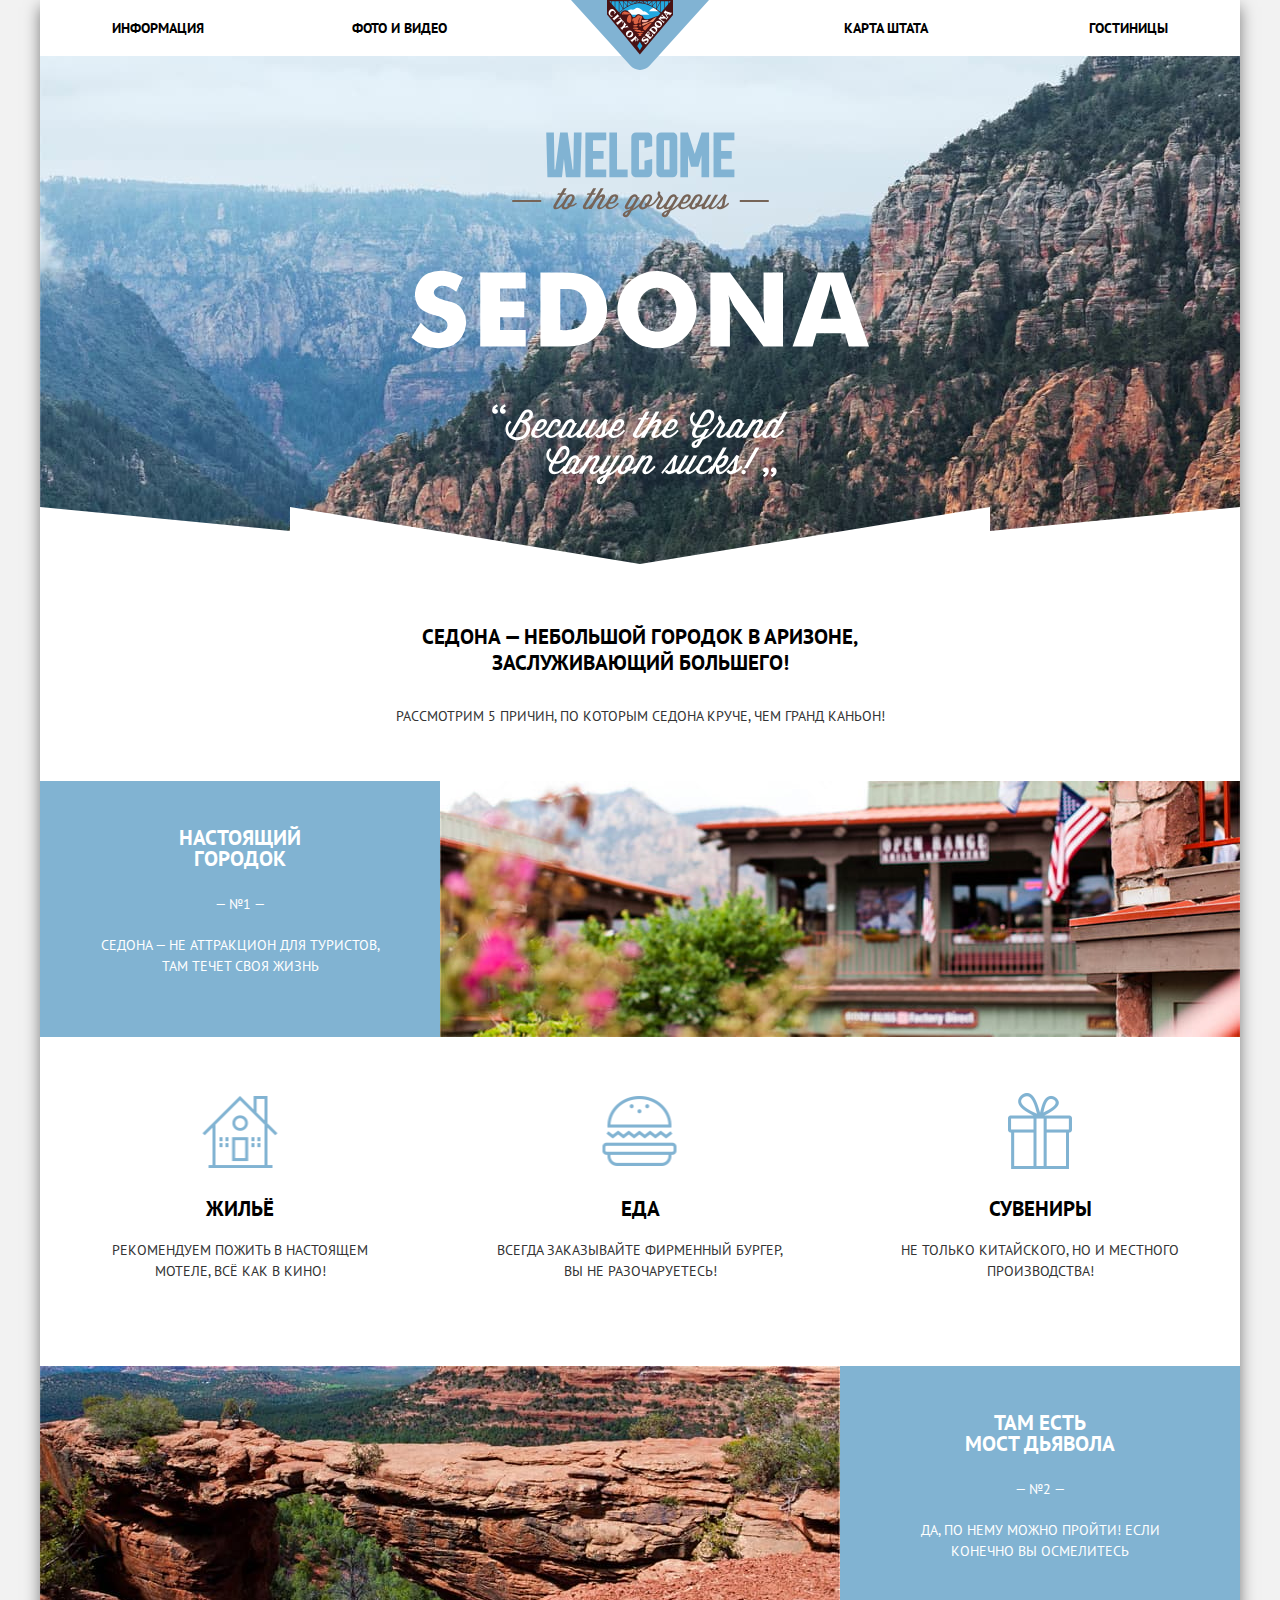
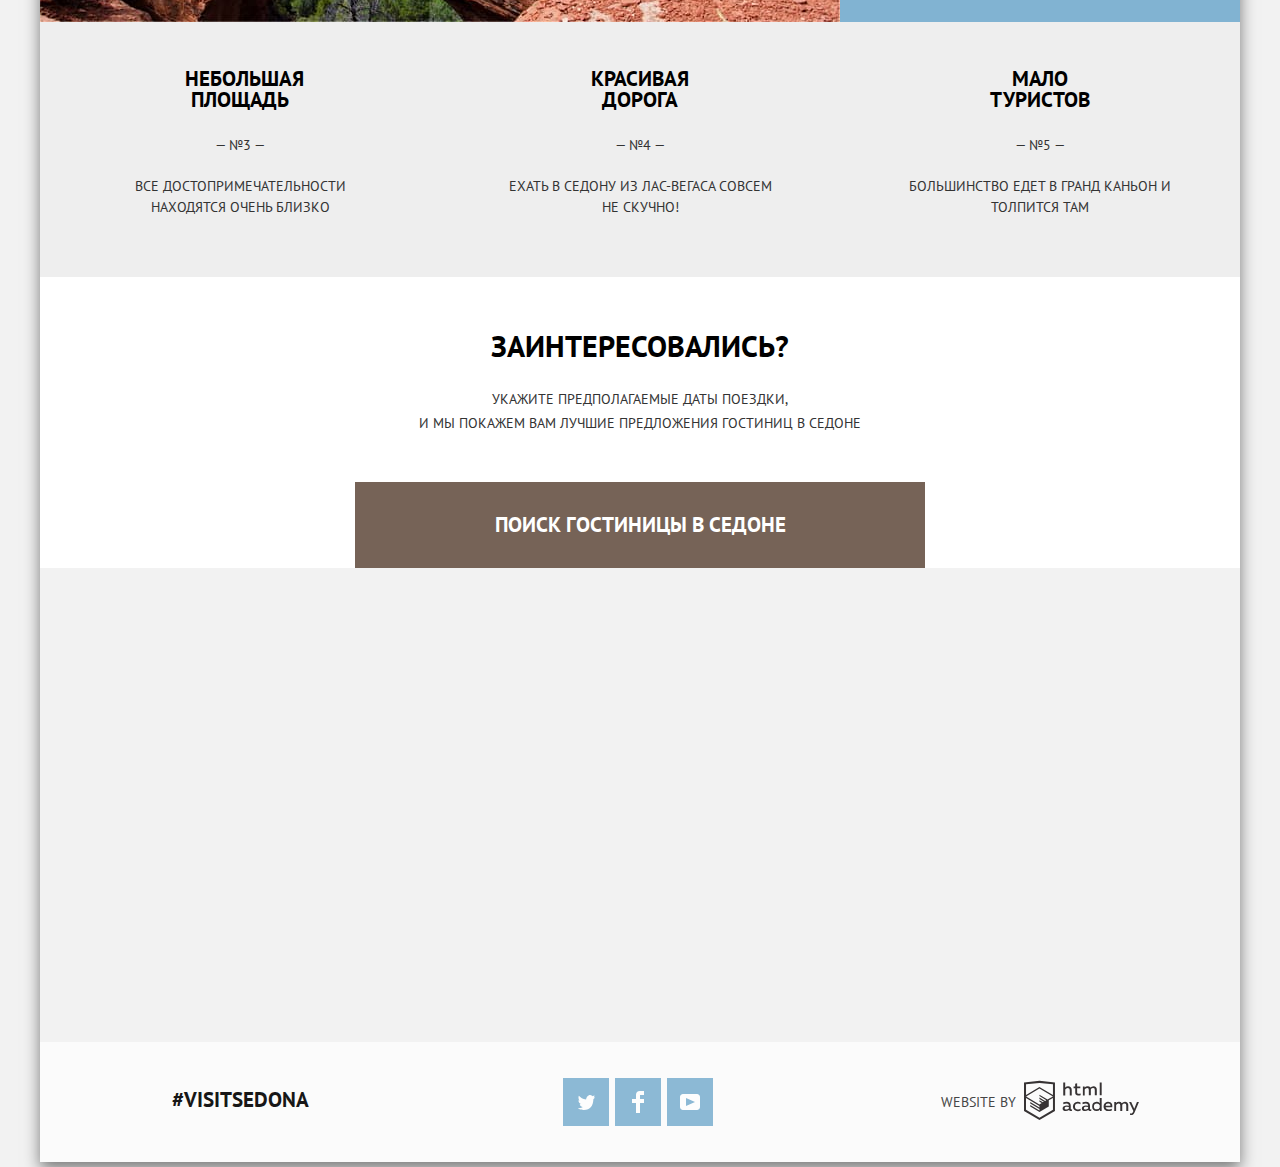
==== commit 356f8327: "2 попытка" ====
--- a/index.html
+++ b/index.html
@@ -163,7 +163,7 @@
         </section>
 
         <section class="map">
-          <iframe src="https://www.google.com/maps/embed?pb=!1m18!1m12!1m3!1d418922.4983296149!2d-112.06431628215573!3d34.8855642946942!2m3!1f0!2f0!3f0!3m2!1i1024!2i768!4f13.1!3m3!1m2!1s0x872da132f942b00d%3A0x5548c523fa6c8efd!2z0KHQtdC00L7QvdCwLCDQkNGA0LjQt9C-0L3QsCA4NjMzNiwg0KHQqNCQ!5e0!3m2!1sru!2sru!4v1552310991501" width="1200" height="593" frameborder="0" style="border:0" allowfullscreen></iframe>
+          <iframe src="https://www.google.com/maps/embed?pb=!1m18!1m12!1m3!1d418922.4983296149!2d-112.06431628215573!3d34.8855642946942!2m3!1f0!2f0!3f0!3m2!1i1024!2i768!4f13.1!3m3!1m2!1s0x872da132f942b00d%3A0x5548c523fa6c8efd!2z0KHQtdC00L7QvdCwLCDQkNGA0LjQt9C-0L3QsCA4NjMzNiwg0KHQqNCQ!5e0!3m2!1sru!2sru!4v1552310991501" width="1200" height="593" style="border:0" allowfullscreen></iframe>
         </section>
 
       </main>
--- a/css/style.min.css
+++ b/css/style.min.css
@@ -1 +1 @@
-body{margin:0;padding:0;font-family:"PT Sans",Arial,sans-serif;font-size:14px;font-weight:400;line-height:21px;color:#333;background-color:#f2f2f2}a{text-decoration:none}img{max-width:100%;height:auto}.visually-hidden:not(:focus):not(:active),input[type="checkbox"].visually-hidden,input[type="radio"].visually-hidden{position:absolute;width:1px;height:1px;margin:-1px;border:0;padding:0;white-space:nowrap;-webkit-clip-path:inset(100%);clip-path:inset(100%);clip:rect(0 0 0 0);overflow:hidden}.container{width:1200px;margin:0 auto;padding:0;-webkit-box-shadow:0 7px 15px 0 rgba(0,1,1,.5);box-shadow:0 7px 15px 0 rgba(0,1,1,.5)}.main-header,.features,.hotel-search,.main-footer,.filters,.catalog{text-transform:uppercase}.site-navigation,.features-list,.features-item-list{list-style:none}.site-navigation a{color:#000;font-weight:700;line-height:26px}.site-navigation a:hover,.site-navigation a:focus{color:#81b3d2}.site-navigation a:active{color:rgba(0,0,0,.3)}.form-title a{font-size:21px;color:#fff;line-height:26px;background-color:#766357}.form-title a:hover,.form-title a:focus{background-color:#604e43}.form-title a:active{color:rgba(255,255,255,.3);background-color:#503e33}.main-header{width:100%;min-height:56px}.main-navigation{position:relative}.site-navigation{display:-webkit-box;display:-ms-flexbox;display:flex;-webkit-box-align:center;-ms-flex-align:center;align-items:center;-ms-flex-wrap:wrap;flex-wrap:wrap;margin:0;padding:0;background-color:#fff}.main-header-logo{width:138px;height:70px;position:absolute;left:50%;-webkit-transform:translateX(-50%);-ms-transform:translateX(-50%);transform:translateX(-50%);top:0;z-index:2}.site-navigation li{width:20%;padding-top:15px;padding-bottom:15px}.site-navigation li:first-child{margin-left:6%}.site-navigation li:last-child{margin-right:6%}.site-navigation li:nth-child(2){margin-right:auto}.site-navigation li:nth-child(1),.site-navigation li:nth-child(2){text-align:left}.site-navigation li:nth-child(3),.site-navigation li:nth-child(4){text-align:right}.site-navigation-current a{color:#766357}.banner{position:relative;text-align:center;width:1200px;padding-top:76px;padding-bottom:79px;background-image:url(../img/background-header.jpg);background-repeat:no-repeat;background-position:0 -56px}.banner img{width:459;height:353}.banner::before{content:"";position:absolute;bottom:4px;left:0;width:1200px;height:59px;background-image:url(../img/polygon-header.svg)}.banner::after{content:"";position:absolute;bottom:0;left:0;width:1200px;height:6px;background-color:#fff}.features{text-align:center;line-height:21px;background-color:#fff}.features-list{width:100%;margin:0;padding:0;display:-webkit-box;display:-ms-flexbox;display:flex;-ms-flex-wrap:wrap;flex-wrap:wrap}.index-headline{width:573px;margin-left:auto;margin-right:auto;padding-top:40px;padding-bottom:40px}.index-headline h1{margin-bottom:30px}.features h3{font-size:21px}.features h1{color:#000;font-size:21px;font-weight:700;line-height:26px}.features-item-big{display:-webkit-box;display:-ms-flexbox;display:flex;-webkit-box-pack:justify;-ms-flex-pack:justify;justify-content:space-between;-ms-flex-wrap:wrap;flex-wrap:wrap;width:100%;color:#fff;background-color:#81b3d2}.features-item-big:first-child{-webkit-box-orient:horizontal;-webkit-box-direction:reverse;-ms-flex-direction:row-reverse;flex-direction:row-reverse}.features-item-img{width:800px}.features-item-text{width:304px;padding-top:25px;padding-bottom:30px;padding-left:48px;padding-right:48px}.features-item-text h3{margin-bottom:25px;padding-left:60px;padding-right:60px}.features-item-text p{margin-top:20px}.features-item-list{margin:0;padding:0;width:100%;display:-webkit-box;display:-ms-flexbox;display:flex;-ms-flex-wrap:wrap;flex-wrap:wrap;background-color:#fff}.features-item-list li{width:300px;padding-top:140px;padding-bottom:70px;padding-right:50px;padding-left:50px}.features-item-list h3{color:#000}.features-item-list p{color:#333}.features-item-list-housing,.features-item-list-food,.features-item-list-souvenirs{position:relative}.features-item-list-housing::before{content:"";position:absolute;left:50%;top:18%;width:75px;height:72px;background:url(../img/features-icon-1.png) no-repeat;-webkit-transform:translate(-50%);-ms-transform:translate(-50%);transform:translate(-50%)}.features-item-list-food::before{content:"";position:absolute;left:50%;top:18%;width:75px;height:72px;background:url(../img/features-icon-2.png) no-repeat;-webkit-transform:translate(-50%);-ms-transform:translate(-50%);transform:translate(-50%)}.features-item-list-souvenirs::before{content:"";position:absolute;left:50%;top:17%;width:64px;height:76px;background:url(../img/features-icon-3.png) no-repeat;-webkit-transform:translate(-50%);-ms-transform:translate(-50%);transform:translate(-50%)}.features-item-small{width:270px;margin:0;padding-top:25px;padding-bottom:45px;padding-left:65px;padding-right:65px;background-color:#eee}.features-item-small h3{margin-bottom:25px;margin-right:80px;margin-left:80px;color:#000}.features-item-small p{margin-top:20px}.features-item-img img{display:block}.hotel-search{padding-top:37px;padding-left:315px;padding-right:315px;line-height:24px;text-align:center;background-color:#fff}.hotel-search p{padding-bottom:9px}.hotel-search b{color:#000;font-size:30px;font-weight:700;line-height:36px}.form-title{position:relative;margin-bottom:0;z-index:0}.form-title a{display:-webkit-box;display:-ms-flexbox;display:flex;-webkit-box-align:center;-ms-flex-align:center;align-items:center;-webkit-box-pack:center;-ms-flex-pack:center;justify-content:center;width:570px;margin-top:38px;margin-bottom:0;padding-top:30px;padding-bottom:30px;font-weight:700;background-color:#766357}.search-form{position:absolute;display:-webkit-box;display:-ms-flexbox;display:flex;-ms-flex-wrap:wrap;flex-wrap:wrap;width:460px;margin-top:0;padding-top:55px;padding-bottom:25px;padding-left:55px;padding-right:55px;text-align:left;background-color:#fff;-webkit-box-shadow:0 7px 15px 0 rgba(0,1,1,.15);box-shadow:0 7px 15px 0 rgba(0,1,1,.15);-webkit-transform:translateY(-100%);-ms-transform:translateY(-100%);transform:translateY(-100%);opacity:0;-webkit-transition:0.5s;-o-transition:0.5s;transition:0.5s;z-index:-1}.search-form-on{-webkit-transform:translateY(0%);-ms-transform:translateY(0%);transform:translateY(0%);-webkit-transition:0.5s;-o-transition:0.5s;transition:0.5s;opacity:1}.search-form-item{color:#000;font-size:14px;font-weight:700;line-height:26px}.search-form-item input{font:inherit;text-transform:uppercase;background-color:#f2f2f2;border:none}.search-form-item-big{position:relative;width:100%;font-weight:700;line-height:26px}.search-form-item-big label{margin-right:auto}.search-form-item-big input{margin-right:0;width:300px;min-height:38px;padding-left:15px;padding-right:35px}.search-form-item input:hover{background-color:#ebebeb}.search-form-item input:focus{background-color:#fff}.calendar{position:absolute;top:0;right:5px;min-height:38px;background-color:transparent;border:none;fill:#a9a9a9}.calendar:hover{fill:#000}.calendar:active{fill:#81b3d2}.search-form-item-small{width:50%}.search-form-item-small label{margin-right:auto}.search-form-item-small input{margin-right:0;margin-left:0;width:39px;min-height:38px;text-align:center}.button-minus{position:relative;margin-right:0;margin-left:0;width:38px;min-height:38px;background-color:#f2f2f2;border:none}.button-minus::before{content:"";position:absolute;top:18px;left:18px;width:12px;height:3px;background-color:#a9a9a9;-webkit-transform:translate(-50%);-ms-transform:translate(-50%);transform:translate(-50%)}.button-minus:hover::before{background-color:#000}.button-minus:active::before{background-color:#81b3d2}.button-plus{position:relative;margin-right:0;margin-left:0;width:38px;min-height:38px;background-color:#f2f2f2;border:none}.button-plus::before{content:"";position:absolute;top:18px;left:18px;width:12px;height:3px;background-color:#a9a9a9;-webkit-transform:translate(-50%);-ms-transform:translate(-50%);transform:translate(-50%)}.button-plus:hover::before{background-color:#000}.button-plus:active::before{background-color:#81b3d2}.button-plus::after{content:"";position:absolute;top:18px;left:12px;width:12px;height:3px;background-color:#a9a9a9;-webkit-transform:rotate(90deg);-ms-transform:rotate(90deg);transform:rotate(90deg)}.button-plus:hover::after{background-color:#000}.button-plus:active::after{background-color:#81b3d2}.search-form-item{display:-webkit-box;display:-ms-flexbox;display:flex;-webkit-box-pack:justify;-ms-flex-pack:justify;justify-content:space-between;-webkit-box-align:center;-ms-flex-align:center;align-items:center;margin-bottom:28px}.search-form-item-small:nth-child(2n) label{margin-left:50px}.search-form .button{display:block;min-height:58px;margin-top:24px;font-size:21px;font-weight:700}.button{font:inherit;text-align:center;color:#fff;line-height:26px;vertical-align:middle;text-transform:uppercase;background-color:#81b3d2;border:none}.button:hover,.button:focus{background-color:#669ec0}.button:active{color:#94b9d2;background-color:#5496bd}.footer{display:-webkit-box;display:-ms-flexbox;display:flex;padding-top:10px;padding-bottom:10px;background-color:rgba(253,253,253,1)}.main-footer{margin-top:-125px;min-height:100px;opacity:.9}.footer-hashtag{margin-top:35px;margin-left:132px;margin-right:auto}.footer-hashtag b{font-size:21px;line-height:26px;font-weight:700;color:#000}.footer-social{margin-top:12px}.footer-social ul{display:-webkit-box;display:-ms-flexbox;display:flex;-ms-flex-wrap:wrap;flex-wrap:wrap;margin-right:auto;margin-left:auto;padding-right:20px;list-style:none}.footer-social li{margin-left:6px}.social-button{display:-webkit-box;display:-ms-flexbox;display:flex;-webkit-box-align:center;-ms-flex-align:center;align-items:center;-webkit-box-pack:center;-ms-flex-pack:center;justify-content:center;width:46px;height:48px;background-color:#81b3d2;fill:#fff}.social-button:hover{background-color:#669ec0}.social-button:active{background-color:#5496bd;fill:#88b6d1}.footer-copyright{display:-webkit-box;display:-ms-flexbox;display:flex;-webkit-box-align:center;-ms-flex-align:center;align-items:center;margin-left:auto;margin-right:101px;text-transform:uppercase;font-size:14px;line-height:26px}.footer-copyright a{margin-top:5px;margin-left:8px;fill:#231f20}.footer-copyright a:hover{fill:#81b3d2}.footer-copyright a:active{fill:#bdbbbc}.inner main{margin-top:0}.filters,.hotels-sorting,.catalog-item,.inner-footer{padding:0 72px}.filters{padding-top:27px;padding-bottom:16px;background-color:#5e80a7;background-image:url(../img/filter-background.jpg);background-repeat:no-repeat;background-position:0 -56px}.filter{display:-webkit-box;display:-ms-flexbox;display:flex}.filter fieldset{padding:0;margin:0;margin-right:80px;border:none}.filter fieldset:nth-child(2){margin-right:auto;padding-left:35px}.filter legend{margin-bottom:25px;font-size:16px;font-weight:700;color:#f2f2f2}.filter-list{padding:0;margin:0;list-style:none}.filter-option{margin-bottom:25px;padding-left:35px}.filter-option label{position:relative;display:block;padding-left:5px;cursor:pointer;-webkit-user-select:none;-moz-user-select:none;-ms-user-select:none;user-select:none;color:#fff}.filter-input-checkbox + label::before{content:"";position:absolute;width:23px;height:23px;left:-35px;top:0;background-image:url(../img/checkbox-off.png);background-repeat:no-repeat;background-position:0 0}.filter-input-checkbox:disabled + label::before{background-image:url(../img/checkbox-off-disabled.png);background-repeat:no-repeat;background-position:0 0}.filter-input-checkbox:checked + label::before{content:"";position:absolute;width:27px;height:23px;left:-35px;top:0;background-image:url(../img/checkbox-on.png);background-repeat:no-repeat;background-position:0 0}.filter-input-checkbox:checked:disabled + label::before{background-image:url(../img/checkbox-on-disabled.png);background-repeat:no-repeat;background-position:0 0}.filter-input-checkbox:focus + label::before{outline:3px solid #5496bd}.filter-range{width:320px;color:#fff;text-transform:uppercase}.filter-range-title{margin-bottom:9px;font-weight:600;font-size:16px;line-height:21px}.price-controls{position:relative;height:32px;margin-bottom:20px;font-size:0;border:2px solid #fff;border-radius:2px}.price-controls::after{content:"";position:absolute;top:50%;left:50%;width:2px;height:22px;background:#fff;-webkit-transform:translate(-50%,-50%);-ms-transform:translate(-50%,-50%);transform:translate(-50%,-50%)}.price-controls label{display:inline-block;padding-top:5px;font-size:14px;line-height:21px;vertical-align:top;cursor:pointer}.price-controls .min-price,.price-controls .max-price{width:90px;padding-left:65px}.price-controls input{width:50px;margin:0;color:inherit;font:inherit;background:none;border:none}.range-controls{position:relative;margin-bottom:32px}.range-controls .scale{height:2px;background:rgba(255,255,255,.3)}.range-controls .bar{width:80%;height:2px;background:#fff}.range-toggle{position:absolute;top:-9px;width:4px;height:4px;background:#ababab;border:8px solid #fff;border-radius:50%;-webkit-box-shadow:0 2px 1px 0 rgba(0,1,1,.2);box-shadow:0 2px 1px 0 rgba(0,1,1,.2);cursor:pointer}.range-toggle:hover{background:#1c4f80;border:9px solid #fff}.range-toggle-min{left:0}.range-toggle-max{left:80%}.btn-transparent{display:block;margin:0 97px 0 auto;padding:6px 34px;font-size:14px;line-height:20px;color:#fff;text-transform:uppercase;background:transparent;border:2px solid #fff;border-radius:2px;cursor:pointer}.btn-transparent:hover{color:#000;background:#fff}.catalog{margin-top:-10px;background-color:#fefefe}.hotels-sorting{display:-webkit-box;display:-ms-flexbox;display:flex;-ms-flex-wrap:wrap;flex-wrap:wrap;-webkit-box-align:center;-ms-flex-align:center;align-items:center;padding-top:20px;padding-bottom:3px}.sorting-items{display:-webkit-box;display:-ms-flexbox;display:flex;-webkit-box-pack:justify;-ms-flex-pack:justify;justify-content:space-between;list-style:none}.sorting-items li{margin-right:33px}.sorting-items a{color:#cacaca;text-decoration:none;border-bottom:1px dashed #81b3d2}.sorting-items-active a{color:#81b3d2;border-bottom:none}.sorting-items a:hover{color:#81b3d2}.sorting-items a:active{color:#000;border-bottom:none}.hotels-sorting p,.sorting-items a{font-size:12px;line-height:18px}.hotels-sorting b{margin-right:49px;font-size:21px;line-height:26px}.sorting-buttons{display:-webkit-box;display:-ms-flexbox;display:flex;margin-left:auto;list-style:none}.sorting-buttons li{margin-left:12px}.sorting-button a{fill:#cacaca}.sorting-button-active a{fill:#81b3d2}.sorting-button a:hover{fill:#231f20}.sorting-button a:active{fill:#81b3d2}.catalog-list{display:-webkit-box;display:-ms-flexbox;display:flex;-webkit-box-orient:vertical;-webkit-box-direction:normal;-ms-flex-direction:column;flex-direction:column;width:100%;margin-bottom:0;padding-left:0;list-style:none}.catalog-item{display:-webkit-box;display:-ms-flexbox;display:flex;margin-top:0;margin-left:0;border-top:1px solid #e5e5e5}.catalog-item:last-child{border-bottom:1px solid #e5e5e5}.catalog h3{font-size:21px;font-weight:700}.hotel-info-container{display:-webkit-box;display:-ms-flexbox;display:flex;padding-top:25px;padding-bottom:24px}.catalog-item-image{margin-top:5px;margin-bottom:0;margin-right:30px;min-width:135px}.catalog-item-rate b{font-size:14px;line-height:21px}.hotel-information{display:-webkit-box;display:-ms-flexbox;display:flex;-ms-flex-wrap:wrap;flex-wrap:wrap}.hotel-caption{margin-top:0;margin-bottom:0}.hotel-caption a{color:#000;line-height:26px}.hotel-caption a:hover,.hotel-caption a:focus{color:#81b3d2}.hotel-caption a:active{color:#cacaca}.catalog-item-description{display:-webkit-box;display:-ms-flexbox;display:flex;width:100%;margin-top:0;margin-bottom:5px}.catalog-item-description span{min-width:115px}.catalog-item-buttons{margin-top:0;margin-bottom:0}.button-more{display:inline-block;padding-left:17px;padding-right:17px;margin-right:2px;min-height:27px;vertical-align:top;font-size:14px;font-weight:700}.button-booking{display:inline-block;padding-left:17px;padding-right:17px;min-height:27px;font-size:14px;font-weight:700;vertical-align:top;background-color:#766357}.button-booking:hover,.button-booking:focus{background-color:#604e43}.button-booking:active{color:rgba(255,255,255,.3);background-color:#503e33}.rate-container{display:-webkit-box;display:-ms-flexbox;display:flex;-webkit-box-orient:vertical;-webkit-box-direction:normal;-ms-flex-direction:column;flex-direction:column;margin-left:auto;min-width:145px}.stars{width:100%}.rate-stars{display:-webkit-box;display:-ms-flexbox;display:flex;-webkit-box-orient:horizontal;-webkit-box-direction:reverse;-ms-flex-direction:row-reverse;flex-direction:row-reverse;padding-top:28px;list-style:none}.rate-stars li{margin-left:7px}.catalog-item-rate{margin-top:auto;margin-bottom:15px;width:100%}.catalog-item-rate p{display:inline-block;padding:3px 15px;margin-left:30px;color:#666;font-weight:400;background-color:#f2f2f2}.inner-footer{margin-top:5px;padding-top:16px;padding-bottom:36px}.inner-footer .footer-hashtag{margin-left:59px}.inner-footer .footer-copyright{margin-right:28px}
+body{margin:0;padding:0;font-family:"PT Sans",Arial,sans-serif;font-size:14px;font-weight:400;line-height:21px;color:#333;background-color:#f2f2f2}a{text-decoration:none}img{max-width:100%;height:auto}.visually-hidden:not(:focus):not(:active),input[type="checkbox"].visually-hidden,input[type="radio"].visually-hidden{position:absolute;width:1px;height:1px;margin:-1px;border:0;padding:0;white-space:nowrap;-webkit-clip-path:inset(100%);clip-path:inset(100%);clip:rect(0 0 0 0);overflow:hidden}.container{width:1200px;margin:0 auto;padding:0;-webkit-box-shadow:0 7px 15px 0 rgba(0,1,1,.5);box-shadow:0 7px 15px 0 rgba(0,1,1,.5)}.main-header,.features,.hotel-search,.main-footer,.filters,.catalog{text-transform:uppercase}.site-navigation,.features-list,.features-item-list{list-style:none}.site-navigation a{color:#000;font-weight:700;line-height:26px}.site-navigation a:hover,.site-navigation a:focus{color:#81b3d2}.site-navigation a:active{color:rgba(0,0,0,.3)}.form-title a{font-size:21px;color:#fff;line-height:26px;background-color:#766357}.form-title a:hover,.form-title a:focus{background-color:#604e43}.form-title a:active{color:rgba(255,255,255,.3);background-color:#503e33}.main-header{width:100%;min-height:56px}.main-navigation{position:relative}.site-navigation{display:-webkit-box;display:-ms-flexbox;display:flex;-webkit-box-align:center;-ms-flex-align:center;align-items:center;-ms-flex-wrap:wrap;flex-wrap:wrap;margin:0;padding:0;background-color:#fff}.main-header-logo{width:138px;height:70px;position:absolute;left:50%;-webkit-transform:translateX(-50%);-ms-transform:translateX(-50%);transform:translateX(-50%);top:0;z-index:2}.site-navigation li{width:20%;padding-top:15px;padding-bottom:15px}.site-navigation li:first-child{margin-left:6%}.site-navigation li:last-child{margin-right:6%}.site-navigation li:nth-child(2){margin-right:auto}.site-navigation li:nth-child(1),.site-navigation li:nth-child(2){text-align:left}.site-navigation li:nth-child(3),.site-navigation li:nth-child(4){text-align:right}.site-navigation-current a{color:#766357}.banner{position:relative;text-align:center;width:1200px;padding-top:76px;padding-bottom:79px;background:-webkit-gradient(linear,left top,left bottom,from(#d6e7f1),to(#81a1c2));background:-webkit-linear-gradient(top,#d6e7f1,#81a1c2);background:-o-linear-gradient(top,#d6e7f1,#81a1c2);background:linear-gradient(to bottom,#d6e7f1,#81a1c2);background-image:url(../img/background-header.jpg);background-repeat:no-repeat;background-position:0 -56px}.banner img{width:459px;height:353px}.banner::before{content:"";position:absolute;bottom:4px;left:0;width:1200px;height:59px;background-image:url(../img/polygon-header.svg)}.banner::after{content:"";position:absolute;bottom:0;left:0;width:1200px;height:6px;background-color:#fff}.features{text-align:center;line-height:21px;background-color:#fff}.features-list{width:100%;margin:0;padding:0;display:-webkit-box;display:-ms-flexbox;display:flex;-ms-flex-wrap:wrap;flex-wrap:wrap}.index-headline{width:573px;margin-left:auto;margin-right:auto;padding-top:40px;padding-bottom:40px}.index-headline h1{margin-bottom:30px}.features h3{font-size:21px}.features h1{color:#000;font-size:21px;font-weight:700;line-height:26px}.features-item-big{display:-webkit-box;display:-ms-flexbox;display:flex;-webkit-box-pack:justify;-ms-flex-pack:justify;justify-content:space-between;-ms-flex-wrap:wrap;flex-wrap:wrap;width:100%;color:#fff;background-color:#81b3d2}.features-item-big:first-child{-webkit-box-orient:horizontal;-webkit-box-direction:reverse;-ms-flex-direction:row-reverse;flex-direction:row-reverse}.features-item-img{width:800px}.features-item-text{width:304px;padding-top:25px;padding-bottom:30px;padding-left:48px;padding-right:48px}.features-item-text h3{margin-bottom:25px;padding-left:60px;padding-right:60px}.features-item-text p{margin-top:20px}.features-item-list{margin:0;padding:0;width:100%;display:-webkit-box;display:-ms-flexbox;display:flex;-ms-flex-wrap:wrap;flex-wrap:wrap;background-color:#fff}.features-item-list li{width:300px;padding-top:140px;padding-bottom:70px;padding-right:50px;padding-left:50px}.features-item-list h3{color:#000}.features-item-list p{color:#333}.features-item-list-housing,.features-item-list-food,.features-item-list-souvenirs{position:relative}.features-item-list-housing::before{content:"";position:absolute;left:50%;top:18%;width:75px;height:72px;background:url(../img/features-icon-1.png) no-repeat;-webkit-transform:translate(-50%);-ms-transform:translate(-50%);transform:translate(-50%)}.features-item-list-food::before{content:"";position:absolute;left:50%;top:18%;width:75px;height:72px;background:url(../img/features-icon-2.png) no-repeat;-webkit-transform:translate(-50%);-ms-transform:translate(-50%);transform:translate(-50%)}.features-item-list-souvenirs::before{content:"";position:absolute;left:50%;top:17%;width:64px;height:76px;background:url(../img/features-icon-3.png) no-repeat;-webkit-transform:translate(-50%);-ms-transform:translate(-50%);transform:translate(-50%)}.features-item-small{width:270px;margin:0;padding-top:25px;padding-bottom:45px;padding-left:65px;padding-right:65px;background-color:#eee}.features-item-small h3{margin-bottom:25px;margin-right:80px;margin-left:80px;color:#000}.features-item-small p{margin-top:20px}.features-item-img img{display:block}.hotel-search{padding-top:37px;padding-left:315px;padding-right:315px;line-height:24px;text-align:center;background-color:#fff}.hotel-search p{padding-bottom:9px}.hotel-search b{color:#000;font-size:30px;font-weight:700;line-height:36px}.form-title{position:relative;margin-bottom:0;z-index:0}.form-title a{display:-webkit-box;display:-ms-flexbox;display:flex;-webkit-box-align:center;-ms-flex-align:center;align-items:center;-webkit-box-pack:center;-ms-flex-pack:center;justify-content:center;width:570px;margin-top:38px;margin-bottom:0;padding-top:30px;padding-bottom:30px;font-weight:700;background-color:#766357}.search-form{position:absolute;display:-webkit-box;display:-ms-flexbox;display:flex;-ms-flex-wrap:wrap;flex-wrap:wrap;width:460px;margin-top:0;padding-top:55px;padding-bottom:25px;padding-left:55px;padding-right:55px;text-align:left;background-color:#fff;-webkit-box-shadow:0 7px 15px 0 rgba(0,1,1,.15);box-shadow:0 7px 15px 0 rgba(0,1,1,.15);-webkit-transform:translateY(-100%);-ms-transform:translateY(-100%);transform:translateY(-100%);opacity:0;-webkit-transition:0.5s;-o-transition:0.5s;transition:0.5s;z-index:-1}.search-form-on{-webkit-transform:translateY(0%);-ms-transform:translateY(0%);transform:translateY(0%);-webkit-transition:0.5s;-o-transition:0.5s;transition:0.5s;opacity:1}.search-form-item{color:#000;font-size:14px;font-weight:700;line-height:26px}.search-form-item input{font:inherit;text-transform:uppercase;background-color:#f2f2f2;border:none}.search-form-item-big{position:relative;width:100%;font-weight:700;line-height:26px}.search-form-item-big label{margin-right:auto}.search-form-item-big input{margin-right:0;width:300px;min-height:38px;padding-left:15px;padding-right:35px}.search-form-item input:hover{background-color:#ebebeb}.search-form-item input:focus{background-color:#fff;outline:2px solid #e5e5e5}.calendar{position:absolute;top:0;right:5px;min-height:38px;background-color:transparent;border:none;fill:#a9a9a9}.calendar:hover{fill:#000}.calendar:active{fill:#81b3d2}.search-form-item-small{width:50%}.search-form-item-small label{margin-right:auto}.search-form-item-small input{margin-right:0;margin-left:0;width:39px;min-height:36px;text-align:center}.button-minus{position:relative;margin-right:0;margin-left:0;width:38px;min-height:38px;background-color:#f2f2f2;border:none}.button-minus::before{content:"";position:absolute;top:18px;left:18px;width:12px;height:3px;background-color:#a9a9a9;-webkit-transform:translate(-50%);-ms-transform:translate(-50%);transform:translate(-50%)}.button-minus:hover::before{background-color:#000}.button-minus:active::before{background-color:#81b3d2}.button-plus{position:relative;margin-right:0;margin-left:0;width:38px;min-height:38px;background-color:#f2f2f2;border:none}.button-plus::before{content:"";position:absolute;top:18px;left:18px;width:12px;height:3px;background-color:#a9a9a9;-webkit-transform:translate(-50%);-ms-transform:translate(-50%);transform:translate(-50%)}.button-plus:hover::before{background-color:#000}.button-plus:active::before{background-color:#81b3d2}.button-plus::after{content:"";position:absolute;top:18px;left:12px;width:12px;height:3px;background-color:#a9a9a9;-webkit-transform:rotate(90deg);-ms-transform:rotate(90deg);transform:rotate(90deg)}.button-plus:hover::after{background-color:#000}.button-plus:active::after{background-color:#81b3d2}.search-form-item{display:-webkit-box;display:-ms-flexbox;display:flex;-webkit-box-pack:justify;-ms-flex-pack:justify;justify-content:space-between;-webkit-box-align:center;-ms-flex-align:center;align-items:center;margin-bottom:28px}.search-form-item-small:nth-child(2n) label{margin-left:50px}.search-form .button{display:block;min-height:58px;margin-top:24px;font-size:21px;font-weight:700}.button{font:inherit;text-align:center;color:#fff;line-height:26px;vertical-align:middle;text-transform:uppercase;background-color:#81b3d2;border:none}.button:hover,.button:focus{background-color:#669ec0}.button:active{color:#94b9d2;background-color:#5496bd}.footer{display:-webkit-box;display:-ms-flexbox;display:flex;padding-top:10px;padding-bottom:10px;background-color:rgba(253,253,253,1)}.main-footer{margin-top:-125px;min-height:100px;opacity:.9}.footer-hashtag{margin-top:35px;margin-left:132px;margin-right:auto}.footer-hashtag b{font-size:21px;line-height:26px;font-weight:700;color:#000}.footer-social{margin-top:12px}.footer-social ul{display:-webkit-box;display:-ms-flexbox;display:flex;-ms-flex-wrap:wrap;flex-wrap:wrap;margin-right:auto;margin-left:auto;padding-right:20px;list-style:none}.footer-social li{margin-left:6px}.social-button{display:-webkit-box;display:-ms-flexbox;display:flex;-webkit-box-align:center;-ms-flex-align:center;align-items:center;-webkit-box-pack:center;-ms-flex-pack:center;justify-content:center;width:46px;height:48px;background-color:#81b3d2;fill:#fff}.social-button:hover{background-color:#669ec0}.social-button:active{background-color:#5496bd;fill:#88b6d1}.footer-copyright{display:-webkit-box;display:-ms-flexbox;display:flex;-webkit-box-align:center;-ms-flex-align:center;align-items:center;margin-left:auto;margin-right:101px;text-transform:uppercase;font-size:14px;line-height:26px}.footer-copyright a{margin-top:5px;margin-left:8px;fill:#231f20}.footer-copyright a:hover{fill:#81b3d2}.footer-copyright a:active{fill:#bdbbbc}.inner main{margin-top:0}.filters,.hotels-sorting,.catalog-item,.inner-footer{padding:0 72px}.filters{padding-top:27px;padding-bottom:16px;background-color:#5e80a7;background-image:url(../img/filter-background.jpg);background-repeat:no-repeat;background-position:0 -56px}.filter{display:-webkit-box;display:-ms-flexbox;display:flex}.filter fieldset{padding:0;margin:0;margin-right:80px;border:none}.filter fieldset:nth-child(2){margin-right:auto;padding-left:35px}.filter legend{margin-bottom:25px;font-size:16px;font-weight:700;color:#f2f2f2}.filter-list{padding:0;margin:0;list-style:none}.filter-option{margin-bottom:25px;padding-left:35px}.filter-option label{position:relative;display:block;padding-left:5px;cursor:pointer;-webkit-user-select:none;-moz-user-select:none;-ms-user-select:none;user-select:none;color:#fff}.filter-input-checkbox + label::before{content:"";position:absolute;width:23px;height:23px;left:-35px;top:0;background-image:url(../img/checkbox-off.png);background-repeat:no-repeat;background-position:0 0}.filter-input-checkbox:disabled + label::before{background-image:url(../img/checkbox-off-disabled.png);background-repeat:no-repeat;background-position:0 0}.filter-input-checkbox:checked + label::before{content:"";position:absolute;width:27px;height:23px;left:-35px;top:0;background-image:url(../img/checkbox-on.png);background-repeat:no-repeat;background-position:0 0}.filter-input-checkbox:checked:disabled + label::before{background-image:url(../img/checkbox-on-disabled.png);background-repeat:no-repeat;background-position:0 0}.filter-input-checkbox:focus + label::before{outline:3px solid #5496bd}.filter-range{width:320px;color:#fff;text-transform:uppercase}.filter-range-title{margin-bottom:9px;font-weight:600;font-size:16px;line-height:21px}.price-controls{position:relative;height:32px;margin-bottom:20px;font-size:0;border:2px solid #fff;border-radius:2px}.price-controls::after{content:"";position:absolute;top:50%;left:50%;width:2px;height:22px;background:#fff;-webkit-transform:translate(-50%,-50%);-ms-transform:translate(-50%,-50%);transform:translate(-50%,-50%)}.price-controls label{display:inline-block;padding-top:5px;font-size:14px;line-height:21px;vertical-align:top;cursor:pointer}.price-controls .min-price,.price-controls .max-price{width:90px;padding-left:65px}.price-controls input{width:50px;margin:0;color:inherit;font:inherit;background:none;border:none}.range-controls{position:relative;margin-bottom:32px}.range-controls .scale{height:2px;background:rgba(255,255,255,.3)}.range-controls .bar{width:80%;height:2px;background:#fff}.range-toggle{position:absolute;top:-9px;width:4px;height:4px;background:#ababab;border:8px solid #fff;border-radius:50%;-webkit-box-shadow:0 2px 1px 0 rgba(0,1,1,.2);box-shadow:0 2px 1px 0 rgba(0,1,1,.2);cursor:pointer}.range-toggle:hover{background:#1c4f80;border:9px solid #fff}.range-toggle-min{left:0}.range-toggle-max{left:80%}.btn-transparent{display:block;margin:0 97px 0 auto;padding:6px 34px;font-size:14px;line-height:20px;color:#fff;text-transform:uppercase;background:transparent;border:2px solid #fff;border-radius:2px;cursor:pointer}.btn-transparent:hover{color:#000;background:#fff}.catalog{margin-top:-10px;background-color:#fefefe}.hotels-sorting{display:-webkit-box;display:-ms-flexbox;display:flex;-ms-flex-wrap:wrap;flex-wrap:wrap;-webkit-box-align:center;-ms-flex-align:center;align-items:center;padding-top:20px;padding-bottom:3px}.sorting-items{display:-webkit-box;display:-ms-flexbox;display:flex;-webkit-box-pack:justify;-ms-flex-pack:justify;justify-content:space-between;list-style:none}.sorting-items li{margin-right:33px}.sorting-items a{color:#cacaca;text-decoration:none;border-bottom:1px dashed #81b3d2}.sorting-items-active a{color:#81b3d2;border-bottom:none}.sorting-items a:hover{color:#81b3d2}.sorting-items a:active{color:#000;border-bottom:none}.hotels-sorting p,.sorting-items a{font-size:12px;line-height:18px}.hotels-sorting b{margin-right:49px;font-size:21px;line-height:26px}.sorting-buttons{display:-webkit-box;display:-ms-flexbox;display:flex;margin-left:auto;list-style:none}.sorting-buttons li{margin-left:12px}.sorting-button a{fill:#cacaca}.sorting-button-active a{fill:#81b3d2}.sorting-button a:hover{fill:#231f20}.sorting-button a:active{fill:#81b3d2}.catalog-list{display:-webkit-box;display:-ms-flexbox;display:flex;-webkit-box-orient:vertical;-webkit-box-direction:normal;-ms-flex-direction:column;flex-direction:column;width:100%;margin-bottom:0;padding-left:0;list-style:none}.catalog-item{display:-webkit-box;display:-ms-flexbox;display:flex;margin-top:0;margin-left:0;border-top:1px solid #e5e5e5}.catalog-item:last-child{border-bottom:1px solid #e5e5e5}.catalog h3{font-size:21px;font-weight:700}.hotel-info-container{display:-webkit-box;display:-ms-flexbox;display:flex;padding-top:25px;padding-bottom:24px}.catalog-item-image{margin-top:5px;margin-bottom:0;margin-right:30px;min-width:135px}.catalog-item-rate b{font-size:14px;line-height:21px}.hotel-information{display:-webkit-box;display:-ms-flexbox;display:flex;-ms-flex-wrap:wrap;flex-wrap:wrap}.hotel-caption{margin-top:0;margin-bottom:0}.hotel-caption a{color:#000;line-height:26px}.hotel-caption a:hover,.hotel-caption a:focus{color:#81b3d2}.hotel-caption a:active{color:#cacaca}.catalog-item-description{display:-webkit-box;display:-ms-flexbox;display:flex;width:100%;margin-top:0;margin-bottom:5px}.catalog-item-description span{min-width:115px}.catalog-item-buttons{margin-top:0;margin-bottom:0}.button-more{display:inline-block;padding-left:17px;padding-right:17px;margin-right:2px;min-height:27px;vertical-align:top;font-size:14px;font-weight:700}.button-booking{display:inline-block;padding-left:17px;padding-right:17px;min-height:27px;font-size:14px;font-weight:700;vertical-align:top;background-color:#766357}.button-booking:hover,.button-booking:focus{background-color:#604e43}.button-booking:active{color:rgba(255,255,255,.3);background-color:#503e33}.rate-container{display:-webkit-box;display:-ms-flexbox;display:flex;-webkit-box-orient:vertical;-webkit-box-direction:normal;-ms-flex-direction:column;flex-direction:column;margin-left:auto;min-width:145px}.stars{width:100%}.rate-stars{display:-webkit-box;display:-ms-flexbox;display:flex;-webkit-box-orient:horizontal;-webkit-box-direction:reverse;-ms-flex-direction:row-reverse;flex-direction:row-reverse;padding-top:28px;list-style:none}.rate-stars li{margin-left:7px}.catalog-item-rate{margin-top:auto;margin-bottom:15px;width:100%}.catalog-item-rate p{display:inline-block;padding:3px 15px;margin-left:30px;vertical-align:middle;color:#666;font-weight:400;background-color:#f2f2f2}.inner-footer{padding-top:10px;padding-bottom:10px}.inner-footer .footer-hashtag{margin-left:59px}.inner-footer .footer-copyright{margin-top:7px;margin-right:28px}
